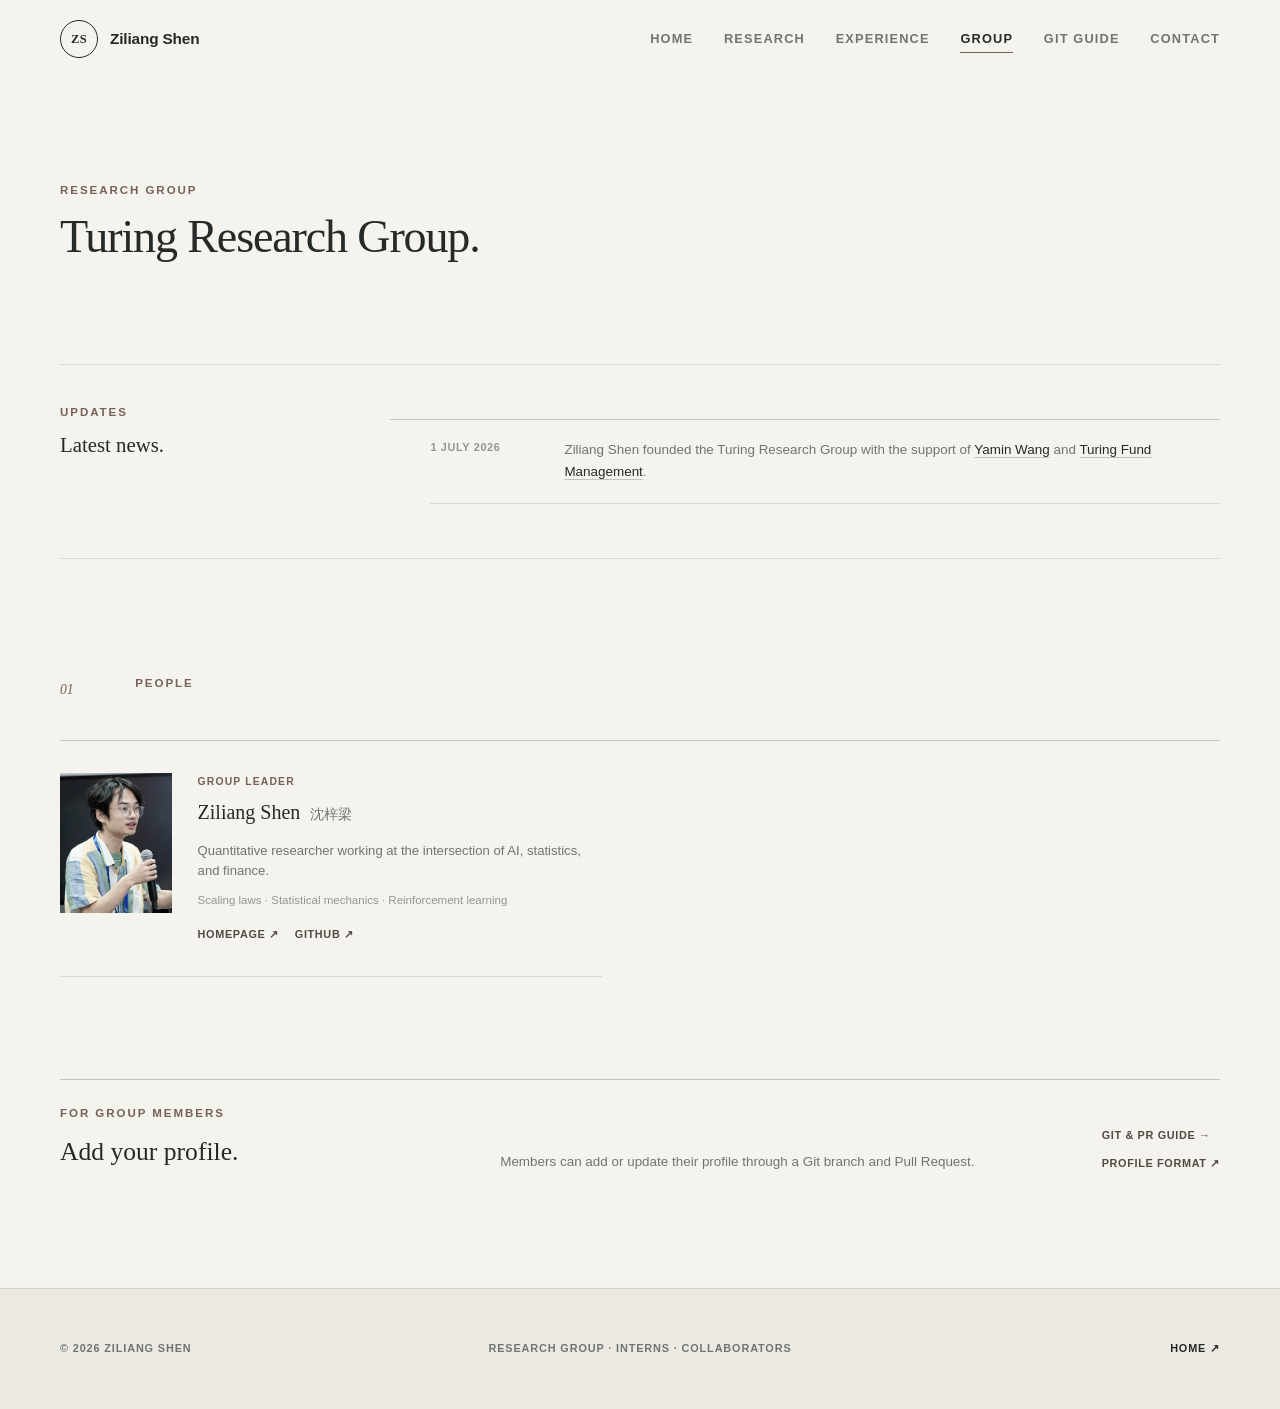
==== group.html @ 6cb69a7d "Group update" ====
<!DOCTYPE html>
<html lang="en">
  <head>
    <meta charset="UTF-8" />
    <meta name="viewport" content="width=device-width, initial-scale=1.0" />
    <meta
      name="description"
      content="Meet the interns and collaborators in Ziliang Shen's research group."
    />
    <meta name="theme-color" content="#f5f3ee" />
    <meta property="og:type" content="website" />
    <meta property="og:site_name" content="Ziliang Shen" />
    <meta property="og:title" content="Group — Ziliang Shen" />
    <meta
      property="og:description"
      content="Interns and collaborators working across AI, statistics, and quantitative research."
    />
    <meta property="og:url" content="https://pinzek.github.io/group.html" />
    <meta property="og:image" content="https://pinzek.github.io/assets/og.png" />
    <meta name="twitter:card" content="summary_large_image" />
    <link rel="canonical" href="https://pinzek.github.io/group.html" />
    <title>Group — Ziliang Shen</title>
    <link rel="stylesheet" href="style.css" />
    <link rel="stylesheet" href="mediaqueries.css" />
  </head>
  <body class="group-page">
    <a class="skip-link" href="#main-content">Skip to main content</a>

    <header class="site-header">
      <nav class="site-nav shell" aria-label="Primary navigation">
        <a class="wordmark" href="./index.html" aria-label="Ziliang Shen, home">
          <span class="wordmark-mark" aria-hidden="true">ZS</span>
          <span class="wordmark-name">Ziliang Shen</span>
        </a>

        <button
          class="menu-toggle"
          type="button"
          aria-expanded="false"
          aria-controls="primary-menu"
          aria-label="Open navigation"
        >
          <span></span>
          <span></span>
          <span></span>
        </button>

        <ul class="nav-list" id="primary-menu">
          <li><a href="./index.html">Home</a></li>
          <li><a href="./index.html#projects">Research</a></li>
          <li><a href="./index.html#experience">Experience</a></li>
          <li><a href="./group.html" aria-current="page">Group</a></li>
          <li><a href="./git-guide.html">Git guide</a></li>
          <li><a href="./index.html#contact">Contact</a></li>
        </ul>
      </nav>
    </header>

    <main id="main-content">
      <section class="group-hero shell" aria-labelledby="group-title">
        <div>
          <p class="eyebrow">Research group</p>
          <h1 id="group-title">Turing Research Group.</h1>
        </div>
      </section>

      <section class="group-news shell" aria-labelledby="latest-news-title">
        <header>
          <p class="eyebrow">Updates</p>
          <h2 id="latest-news-title">Latest news.</h2>
        </header>
        <ol class="news-list">
          <li class="news-item">
            <time datetime="2026-07-01">1 July 2026</time>
            <p>
              Ziliang Shen founded the Turing Research Group with the support of
              <a
                href="https://cn.linkedin.com/in/yamin-john-wang-51b9b6a9"
                target="_blank"
                rel="noopener noreferrer"
              >Yamin Wang</a>
              and
              <a
                href="http://turingideas.com/stationWebsite/w/h"
                target="_blank"
                rel="noopener noreferrer"
              >Turing Fund Management</a>.
            </p>
          </li>
        </ol>
      </section>

      <section class="group-members-section shell" aria-labelledby="members-title">
        <header class="group-section-heading">
          <p class="section-number" aria-hidden="true">01</p>
          <div>
            <p class="eyebrow" id="members-title">People</p>
          </div>
        </header>

        <div class="member-grid" id="group-members">
          <noscript>
            <p class="member-empty">Enable JavaScript to view the member list.</p>
          </noscript>
        </div>

        <aside class="contribution-note" aria-labelledby="contribution-title">
          <div>
            <p class="eyebrow">For group members</p>
            <h2 id="contribution-title">Add your profile.</h2>
          </div>
          <p>
            Members can add or update their profile through a Git branch and
            Pull Request.
          </p>
          <div class="contribution-links">
            <a href="./git-guide.html">
              Git &amp; PR guide <span aria-hidden="true">→</span>
            </a>
            <a
              href="https://github.com/pinzek/pinzek.github.io/blob/main/GROUP_CONTRIBUTING.md"
              target="_blank"
              rel="noopener noreferrer"
            >
              Profile format <span aria-hidden="true">↗</span>
            </a>
          </div>
        </aside>
      </section>
    </main>

    <footer class="site-footer">
      <div class="shell footer-layout">
        <p>© 2026 Ziliang Shen</p>
        <p>Research group · Interns · Collaborators</p>
        <a href="./index.html">Home <span aria-hidden="true">↗</span></a>
      </div>
    </footer>

    <script src="group-members.js"></script>
    <script src="group-page.js"></script>
    <script src="script.js"></script>
  </body>
</html>
---- style.css ----
:root {
  --paper: #f5f3ee;
  --paper-deep: #ece9e2;
  --surface: #faf9f6;
  --ink: #252a28;
  --muted: #6f7572;
  --faint: #929692;
  --accent: #756158;
  --accent-dark: #544842;
  --accent-soft: #e8e1dc;
  --green: #4f625c;
  --line: rgba(37, 42, 40, 0.13);
  --line-strong: rgba(37, 42, 40, 0.24);
  --shadow: 0 12px 32px rgba(37, 42, 40, 0.06);
  --font-serif: Georgia, "Times New Roman", Times, serif;
  --font-sans: Inter, "Helvetica Neue", Arial, "Noto Sans", sans-serif;
  --shell: min(1160px, calc(100% - 48px));
}

*,
*::before,
*::after {
  box-sizing: border-box;
}

html {
  scroll-behavior: smooth;
  scroll-padding-top: 96px;
}

body {
  margin: 0;
  background: var(--paper);
  color: var(--ink);
  font-family: var(--font-sans);
  font-size: 16px;
  line-height: 1.65;
  text-rendering: optimizeLegibility;
  -webkit-font-smoothing: antialiased;
}

img {
  display: block;
  max-width: 100%;
}

a {
  color: inherit;
  text-decoration: none;
}

button,
a {
  -webkit-tap-highlight-color: transparent;
}

button {
  color: inherit;
  font: inherit;
}

p,
h1,
h2,
h3,
h4,
blockquote,
figure {
  margin: 0;
}

ul {
  margin: 0;
  padding: 0;
  list-style: none;
}

strong {
  font-weight: 650;
}

::selection {
  background: var(--accent-soft);
  color: var(--ink);
}

:focus-visible {
  outline: 3px solid var(--accent);
  outline-offset: 4px;
}

.shell {
  width: var(--shell);
  margin-inline: auto;
}

.skip-link {
  position: fixed;
  top: 12px;
  left: 12px;
  z-index: 200;
  padding: 0.65rem 1rem;
  background: var(--ink);
  color: var(--surface);
  font-size: 0.85rem;
  font-weight: 700;
  transform: translateY(-150%);
  transition: transform 180ms ease;
}

.skip-link:focus {
  transform: translateY(0);
}

.site-header {
  position: sticky;
  top: 0;
  z-index: 100;
  border-bottom: 1px solid transparent;
  background: rgba(245, 243, 238, 0.92);
  backdrop-filter: blur(18px);
  transition: border-color 200ms ease, box-shadow 200ms ease;
}

.site-header.is-scrolled {
  border-color: var(--line);
  box-shadow: 0 6px 30px rgba(31, 41, 38, 0.06);
}

.site-nav {
  display: flex;
  min-height: 78px;
  align-items: center;
  justify-content: space-between;
  gap: 2rem;
}

.wordmark {
  display: inline-flex;
  align-items: center;
  gap: 0.75rem;
  font-weight: 650;
  letter-spacing: -0.01em;
}

.wordmark-mark {
  display: grid;
  width: 38px;
  height: 38px;
  place-items: center;
  border: 1px solid var(--ink);
  border-radius: 50%;
  font-family: var(--font-serif);
  font-size: 0.78rem;
  font-weight: 700;
  letter-spacing: 0.04em;
}

.wordmark-name {
  font-size: 0.96rem;
}

.nav-list {
  display: flex;
  align-items: center;
  gap: clamp(1.1rem, 2.4vw, 2.2rem);
}

.nav-list a {
  position: relative;
  padding-block: 0.4rem;
  color: var(--muted);
  font-size: 0.8rem;
  font-weight: 700;
  letter-spacing: 0.09em;
  text-transform: uppercase;
  transition: color 180ms ease;
}

.nav-list a::after {
  position: absolute;
  right: 0;
  bottom: 0;
  left: 0;
  height: 1px;
  background: var(--accent);
  content: "";
  transform: scaleX(0);
  transform-origin: right;
  transition: transform 180ms ease;
}

.nav-list a:hover,
.nav-list a:focus-visible {
  color: var(--ink);
}

.nav-list a[aria-current="page"] {
  color: var(--ink);
}

.nav-list a[aria-current="page"]::after {
  transform: scaleX(1);
}

.nav-list a:hover::after {
  transform: scaleX(1);
  transform-origin: left;
}

.menu-toggle {
  display: none;
  width: 46px;
  height: 46px;
  padding: 12px 9px;
  border: 1px solid var(--line-strong);
  border-radius: 50%;
  background: transparent;
  cursor: pointer;
}

.menu-toggle span {
  display: block;
  width: 22px;
  height: 1.5px;
  margin: 5px auto;
  background: var(--ink);
  transition: opacity 180ms ease, transform 180ms ease;
}

.menu-toggle.is-open span:first-child {
  transform: translateY(6.5px) rotate(45deg);
}

.menu-toggle.is-open span:nth-child(2) {
  opacity: 0;
}

.menu-toggle.is-open span:last-child {
  transform: translateY(-6.5px) rotate(-45deg);
}

.hero {
  display: grid;
  min-height: calc(100vh - 78px);
  padding-block: clamp(4rem, 9vw, 8.5rem);
  grid-template-columns: minmax(0, 1.16fr) minmax(320px, 0.84fr);
  align-items: center;
  gap: clamp(3rem, 7vw, 7.5rem);
}

.hero-copy {
  max-width: 690px;
}

.eyebrow {
  color: var(--accent);
  font-size: 0.72rem;
  font-weight: 800;
  letter-spacing: 0.17em;
  text-transform: uppercase;
}

.hero h1 {
  max-width: 620px;
  margin-top: 0;
  font-family: var(--font-serif);
  font-size: clamp(2.75rem, 4.8vw, 4.1rem);
  font-weight: 400;
  letter-spacing: -0.035em;
  line-height: 1;
}

.hero h1 span {
  display: block;
  margin-top: 1.15rem;
  color: var(--muted);
  font-family: "Songti SC", "STSong", var(--font-serif);
  font-size: 0.25em;
  font-weight: 400;
  letter-spacing: 0.18em;
  line-height: 1;
}

.hero-lede {
  max-width: 650px;
  margin-top: 1.75rem;
  font-family: var(--font-serif);
  font-size: clamp(1.2rem, 1.8vw, 1.65rem);
  line-height: 1.45;
}

.current-role {
  display: flex;
  margin-top: 1.15rem;
  align-items: center;
  gap: 0.55rem;
  color: var(--muted);
  font-size: 0.88rem;
  font-weight: 650;
}

.hero-actions {
  display: flex;
  margin-top: 2.3rem;
  align-items: center;
  flex-wrap: wrap;
  gap: 0.8rem;
}

.button {
  display: inline-flex;
  min-height: 48px;
  padding: 0.78rem 1.2rem;
  align-items: center;
  justify-content: center;
  border: 1px solid var(--ink);
  border-radius: 6px;
  font-size: 0.8rem;
  font-weight: 750;
  letter-spacing: 0.045em;
  transition: background 180ms ease, color 180ms ease;
}

.button-primary {
  background: var(--ink);
  color: var(--surface);
}

.button-primary:hover {
  background: #3c4240;
  border-color: #3c4240;
}

.button-secondary:hover {
  background: var(--surface);
}

.text-link {
  padding: 0.75rem 0.45rem;
  color: var(--accent-dark);
  font-family: var(--font-serif);
  font-size: 0.96rem;
  font-style: italic;
}

.text-link:hover {
  text-decoration: underline;
  text-underline-offset: 0.25rem;
}

.social-list {
  display: flex;
  margin-top: 1.4rem;
  flex-wrap: wrap;
  gap: 1.1rem;
}

.social-list a {
  color: var(--muted);
  font-size: 0.77rem;
  font-weight: 700;
  letter-spacing: 0.07em;
  text-transform: uppercase;
}

.social-list a:hover {
  color: var(--accent);
}

.hero-quote {
  margin-top: 3rem;
  padding-left: 1.3rem;
  border-left: 1px solid var(--accent);
}

.hero-quote p {
  color: var(--muted);
  font-family: var(--font-serif);
  font-size: 1rem;
  font-style: italic;
}

.hero-quote cite {
  display: block;
  margin-top: 0.25rem;
  color: var(--faint);
  font-size: 0.67rem;
  font-style: normal;
  font-weight: 700;
  letter-spacing: 0.12em;
  text-transform: uppercase;
}

.hero-portrait {
  position: relative;
}

.portrait-frame {
  position: relative;
  overflow: hidden;
  aspect-ratio: 0.77;
  background: var(--paper-deep);
  box-shadow: var(--shadow);
}

.portrait-frame img {
  width: 100%;
  height: 100%;
  object-fit: cover;
  object-position: center 46%;
  filter: saturate(0.74) contrast(1.02);
}

.hero-portrait figcaption {
  display: flex;
  margin-top: 0.9rem;
  justify-content: space-between;
  gap: 1rem;
  color: var(--muted);
  font-size: 0.67rem;
  font-weight: 700;
  letter-spacing: 0.09em;
  text-transform: uppercase;
}

.section {
  padding-block: clamp(5.5rem, 10vw, 10rem);
}

.section-tinted {
  border-block: 1px solid var(--line);
  background: #f8f6f1;
}

.section-heading {
  display: grid;
  margin-bottom: clamp(3.4rem, 7vw, 6.5rem);
  grid-template-columns: 56px minmax(300px, 1fr) minmax(280px, 0.75fr);
  align-items: start;
  gap: clamp(1.2rem, 4vw, 4rem);
}

.section-number {
  padding-top: 0.3rem;
  color: var(--accent);
  font-family: var(--font-serif);
  font-size: 0.85rem;
  font-style: italic;
}

.section-heading h2,
.reading-layout h2 {
  margin-top: 0.65rem;
  font-family: var(--font-serif);
  font-size: clamp(1.65rem, 2.25vw, 2.25rem);
  font-weight: 400;
  letter-spacing: -0.015em;
  line-height: 1.16;
}

.section-intro {
  padding-top: 1.75rem;
  color: var(--muted);
  font-family: var(--font-serif);
  font-size: 1rem;
  line-height: 1.55;
}

.about-grid {
  display: grid;
  grid-template-columns: minmax(260px, 0.58fr) minmax(0, 1.42fr);
  align-items: center;
  gap: clamp(3rem, 8vw, 7.5rem);
}

.about-portrait {
  position: relative;
  width: 100%;
  max-width: 340px;
  padding: 0 0 1.2rem 1.2rem;
  justify-self: start;
}

.about-portrait::before {
  position: absolute;
  bottom: 0;
  left: 0;
  width: 62%;
  height: 58%;
  background: var(--accent-soft);
  content: "";
}

.about-portrait picture {
  position: relative;
  display: block;
  width: 100%;
  overflow: hidden;
  aspect-ratio: 4 / 5;
}

.about-portrait img {
  width: 100%;
  height: 100%;
  object-fit: cover;
  object-position: center;
  filter: saturate(0.72);
}

.about-copy {
  display: grid;
  gap: 1.3rem;
  color: var(--muted);
}

.lead-copy {
  color: var(--ink);
  font-family: var(--font-serif);
  font-size: clamp(1.2rem, 1.8vw, 1.65rem);
  line-height: 1.5;
}

.publication-group + .publication-group {
  margin-top: clamp(5rem, 9vw, 8rem);
}

.group-heading {
  display: flex;
  margin-bottom: 1.1rem;
  align-items: baseline;
  justify-content: space-between;
  gap: 1rem;
}

.group-heading h3 {
  font-family: var(--font-serif);
  font-size: clamp(1.4rem, 2.2vw, 1.9rem);
  font-weight: 400;
}

.group-heading p {
  color: var(--faint);
  font-size: 0.7rem;
  font-weight: 750;
  letter-spacing: 0.12em;
  text-transform: uppercase;
}

.publication-list {
  border-top: 1px solid var(--line-strong);
}

.publication {
  display: grid;
  padding-block: 2rem;
  border-bottom: 1px solid var(--line);
  grid-template-columns: minmax(150px, 0.32fr) minmax(0, 1fr);
  gap: clamp(1.8rem, 5vw, 5rem);
  transition: background 180ms ease;
}

.publication:hover {
  background: rgba(236, 233, 226, 0.42);
}

.publication-meta {
  display: flex;
  flex-direction: column;
  align-items: flex-start;
  gap: 0.7rem;
  color: var(--muted);
  font-size: 0.72rem;
  font-weight: 750;
  letter-spacing: 0.08em;
  text-transform: uppercase;
}

.status {
  display: inline-flex;
  padding: 0.24rem 0.6rem;
  border: 1px solid var(--line-strong);
  border-radius: 999px;
  color: var(--green);
  font-size: 0.6rem;
  letter-spacing: 0.08em;
}

.status-accent {
  border-color: rgba(138, 79, 61, 0.38);
  background: var(--accent-soft);
  color: var(--accent-dark);
}

.authors {
  color: var(--muted);
  font-size: 0.8rem;
}

.publication h4 {
  max-width: 890px;
  margin-top: 0.55rem;
  font-family: var(--font-serif);
  font-size: clamp(1.15rem, 1.9vw, 1.6rem);
  font-weight: 400;
  line-height: 1.32;
}

.publication-links {
  display: flex;
  margin-top: 1.1rem;
  gap: 1rem;
}

.publication-links a {
  color: var(--accent-dark);
  font-size: 0.73rem;
  font-weight: 800;
  letter-spacing: 0.08em;
  text-transform: uppercase;
}

.publication-links a:hover {
  text-decoration: underline;
  text-underline-offset: 0.25rem;
}

.experience-layout {
  display: grid;
  grid-template-columns: minmax(0, 1.35fr) minmax(280px, 0.65fr);
  gap: clamp(3rem, 8vw, 8rem);
}

.timeline {
  border-top: 1px solid var(--line-strong);
}

.timeline-item {
  display: grid;
  padding-block: 1.75rem;
  border-bottom: 1px solid var(--line);
  grid-template-columns: 118px 1fr;
  gap: 1.8rem;
}

.timeline-date {
  display: flex;
  flex-direction: column;
  color: var(--faint);
  font-size: 0.7rem;
  font-weight: 700;
  letter-spacing: 0.08em;
  text-transform: uppercase;
}

.timeline-label {
  color: var(--accent);
  font-size: 0.7rem;
  font-weight: 800;
  letter-spacing: 0.1em;
  text-transform: uppercase;
}

.timeline-item h3 {
  margin-top: 0.35rem;
  font-family: var(--font-serif);
  font-size: clamp(1.12rem, 1.6vw, 1.45rem);
  font-weight: 400;
  line-height: 1.3;
}

.credentials {
  align-self: start;
  padding: clamp(1.8rem, 4vw, 2.8rem);
  border: 1px solid var(--line);
  background: var(--surface);
}

.credential-block + .credential-block {
  margin-top: 3rem;
  padding-top: 2.2rem;
  border-top: 1px solid var(--line);
}

.credential {
  margin-top: 1.5rem;
}

.credential h3 {
  font-family: var(--font-serif);
  font-size: 1.2rem;
  font-weight: 400;
}

.credential p {
  margin-top: 0.25rem;
  color: var(--muted);
  font-size: 0.82rem;
}

.tag-list {
  display: flex;
  margin-top: 1.4rem;
  flex-wrap: wrap;
  gap: 0.55rem;
}

.tag-list li {
  padding: 0.42rem 0.7rem;
  border: 1px solid var(--line);
  border-radius: 999px;
  color: var(--muted);
  font-size: 0.7rem;
  font-weight: 650;
}

.notes-grid {
  display: grid;
  grid-template-columns: 1.18fr 0.82fr;
  gap: 1.2rem;
}

.note-card {
  min-height: 430px;
  padding: clamp(1.6rem, 4vw, 3rem);
  border: 1px solid var(--line);
  background: var(--surface);
}

.note-card-featured {
  border-color: var(--line-strong);
  border-left: 3px solid var(--green);
  background: var(--surface);
  color: var(--ink);
}

.note-meta {
  display: flex;
  align-items: center;
  justify-content: space-between;
  color: var(--faint);
  font-size: 0.68rem;
  font-weight: 800;
  letter-spacing: 0.11em;
  text-transform: uppercase;
}

.note-card-featured .note-meta,
.note-card-featured > p {
  color: var(--muted);
}

.note-card h3 {
  max-width: 620px;
  margin-top: 3.5rem;
  font-family: var(--font-serif);
  font-size: clamp(1.6rem, 3vw, 2.4rem);
  font-weight: 400;
  letter-spacing: -0.025em;
  line-height: 1.12;
}

.note-card > p {
  margin-top: 1rem;
  color: var(--muted);
  font-size: 0.8rem;
}

.note-links {
  display: flex;
  margin-top: 3rem;
  flex-wrap: wrap;
  gap: 0.55rem;
}

.note-links a {
  padding: 0.48rem 0.72rem;
  border: 1px solid var(--line);
  border-radius: 999px;
  color: var(--accent-dark);
  font-size: 0.68rem;
  font-weight: 750;
  transition: background 180ms ease, color 180ms ease;
}

.note-links a:hover {
  background: var(--accent-soft);
}

.note-card-featured .note-links a {
  border-color: var(--line);
  color: var(--accent-dark);
}

.note-card-featured .note-links a:hover {
  background: var(--paper-deep);
  color: var(--accent-dark);
}

.contact-grid {
  display: grid;
  grid-template-columns: 0.95fr 1.05fr;
  align-items: center;
  gap: clamp(3rem, 8vw, 8rem);
}

.contact-copy {
  display: grid;
  gap: 2.6rem;
}

.contact-note {
  max-width: 34rem;
  color: var(--muted);
  font-family: var(--font-serif);
  font-size: 1.08rem;
}

.contact-email {
  display: grid;
  padding-block: 1.2rem;
  border-block: 1px solid var(--line-strong);
  grid-template-columns: 1fr auto;
  align-items: center;
  gap: 0.3rem 1rem;
  transition: color 180ms ease;
}

.contact-email:hover {
  color: var(--accent-dark);
}

.contact-email > span:first-child {
  color: var(--muted);
  font-size: 0.7rem;
  font-weight: 750;
  letter-spacing: 0.1em;
  text-transform: uppercase;
}

.contact-email strong {
  grid-column: 1;
  font-family: var(--font-serif);
  font-size: clamp(1rem, 2.2vw, 1.35rem);
  font-weight: 400;
  overflow-wrap: anywhere;
}

.contact-email > span:last-child {
  grid-row: 1 / 3;
  grid-column: 2;
  font-size: 1.25rem;
}

.photo-card {
  width: 100%;
  max-width: 520px;
  overflow: hidden;
  background: var(--surface);
  box-shadow: var(--shadow);
  justify-self: end;
}

.photo-card a {
  display: block;
  overflow: hidden;
}

.photo-card picture {
  display: block;
  width: 100%;
  overflow: hidden;
  aspect-ratio: 4 / 3;
}

.photo-card img {
  width: 100%;
  height: 100%;
  object-fit: cover;
  object-position: center;
  filter: saturate(0.76) contrast(1.04);
  transition: filter 200ms ease;
}

.photo-card a:hover img {
  filter: saturate(0.85) contrast(1.02);
}

.photo-card figcaption {
  display: flex;
  padding: 1rem 1.2rem;
  justify-content: space-between;
  gap: 1rem;
  color: var(--muted);
  font-size: 0.68rem;
  font-weight: 700;
  letter-spacing: 0.06em;
  text-transform: uppercase;
}

.reading-strip {
  padding-block: clamp(4.5rem, 8vw, 7rem);
  border-block: 1px solid var(--line);
  background: var(--paper-deep);
  color: var(--ink);
}

.reading-layout {
  display: grid;
  grid-template-columns: 0.65fr 1.35fr;
  gap: clamp(3rem, 8vw, 8rem);
}

.reading-layout h2 {
  margin-top: 0.55rem;
  font-size: clamp(1.65rem, 2.25vw, 2.25rem);
}

.reading-strip .eyebrow {
  color: var(--accent);
}

.reading-links {
  border-top: 1px solid var(--line-strong);
}

.reading-links a {
  display: grid;
  padding-block: 1.3rem;
  border-bottom: 1px solid var(--line);
  grid-template-columns: 1fr auto 24px;
  align-items: center;
  gap: 1rem;
  transition: color 180ms ease;
}

.reading-links a:hover {
  color: var(--accent-dark);
}

.reading-links span {
  font-family: var(--font-serif);
  font-size: 1.22rem;
}

.reading-links small {
  color: var(--muted);
  font-size: 0.66rem;
  font-weight: 700;
  letter-spacing: 0.08em;
  text-transform: uppercase;
}

.reading-links b {
  font-weight: 400;
}

.site-footer {
  border-top: 1px solid var(--line);
  background: var(--paper-deep);
  color: var(--muted);
}

.footer-layout {
  display: grid;
  min-height: 120px;
  grid-template-columns: 1fr auto 1fr;
  align-items: center;
  gap: 2rem;
  font-size: 0.68rem;
  font-weight: 700;
  letter-spacing: 0.08em;
  text-transform: uppercase;
}

.footer-layout p:nth-child(2) {
  text-align: center;
}

.footer-layout a {
  justify-self: end;
  color: var(--ink);
}

.footer-layout a:hover {
  color: var(--accent-dark);
}

/* GROUP PAGE */

.group-hero {
  min-height: auto;
  padding-block: clamp(4.5rem, 8vw, 6.5rem);
  border-bottom: 1px solid var(--line);
}

.group-hero h1 {
  margin-top: 0.7rem;
  font-family: var(--font-serif);
  font-size: clamp(2.2rem, 3.6vw, 3.2rem);
  font-weight: 400;
  letter-spacing: -0.025em;
  line-height: 1.08;
}

.group-news {
  display: grid;
  padding-block: 2.4rem;
  border-bottom: 1px solid var(--line);
  grid-template-columns: minmax(180px, 0.45fr) minmax(0, 1.55fr);
  align-items: start;
  gap: clamp(2rem, 7vw, 7rem);
}

.group-news h2 {
  margin-top: 0.35rem;
  font-family: var(--font-serif);
  font-size: 1.3rem;
  font-weight: 400;
}

.news-list {
  border-top: 1px solid var(--line-strong);
}

.news-item {
  display: grid;
  padding-block: 1.2rem;
  border-bottom: 1px solid var(--line);
  grid-template-columns: 110px minmax(0, 1fr);
  gap: 1.5rem;
}

.news-item time {
  color: var(--faint);
  font-size: 0.68rem;
  font-weight: 700;
  letter-spacing: 0.06em;
  text-transform: uppercase;
}

.news-item p {
  color: var(--muted);
  font-size: 0.84rem;
}

.news-item a {
  color: var(--ink);
  text-decoration: underline;
  text-decoration-color: var(--line-strong);
  text-underline-offset: 0.2rem;
}

.news-item a:hover {
  color: var(--accent-dark);
  text-decoration-color: currentColor;
}

.group-members-section {
  padding-block: clamp(4.5rem, 9vw, 8rem);
}

.group-section-heading {
  display: grid;
  margin-bottom: 2.4rem;
  grid-template-columns: 56px 1fr;
  gap: 1.2rem;
}

.group-section-heading h2,
.contribution-note h2 {
  margin-top: 0.45rem;
  font-family: var(--font-serif);
  font-size: clamp(1.55rem, 2vw, 1.95rem);
  font-weight: 400;
}

.member-grid {
  display: grid;
  border-top: 1px solid var(--line-strong);
  grid-template-columns: repeat(2, minmax(0, 1fr));
  column-gap: clamp(2rem, 6vw, 5rem);
}

.member-card {
  display: grid;
  min-height: 210px;
  padding-block: 2rem;
  border-bottom: 1px solid var(--line);
  grid-template-columns: 112px minmax(0, 1fr);
  align-items: start;
  gap: 1.6rem;
}

.member-media {
  display: grid;
  width: 112px;
  overflow: hidden;
  aspect-ratio: 4 / 5;
  background: var(--paper-deep);
  place-items: center;
}

.member-media img {
  width: 100%;
  height: 100%;
  object-fit: cover;
  filter: saturate(0.72);
}

.member-initials {
  color: var(--muted);
  font-family: var(--font-serif);
  font-size: 1.5rem;
}

.member-role {
  color: var(--accent);
  font-size: 0.65rem;
  font-weight: 750;
  letter-spacing: 0.11em;
  text-transform: uppercase;
}

.member-name {
  display: flex;
  margin-top: 0.35rem;
  align-items: baseline;
  flex-wrap: wrap;
  gap: 0.6rem;
  font-family: var(--font-serif);
  font-size: 1.25rem;
  font-weight: 400;
}

.member-name span {
  color: var(--muted);
  font-family: "Songti SC", "STSong", var(--font-serif);
  font-size: 0.72em;
  font-weight: 400;
}

.member-bio {
  margin-top: 0.75rem;
  color: var(--muted);
  font-size: 0.82rem;
  line-height: 1.55;
}

.member-interests {
  margin-top: 0.6rem;
  color: var(--faint);
  font-size: 0.72rem;
}

.member-links {
  display: flex;
  margin-top: 1rem;
  flex-wrap: wrap;
  gap: 1rem;
}

.member-links a,
.contribution-note a {
  color: var(--accent-dark);
  font-size: 0.68rem;
  font-weight: 750;
  letter-spacing: 0.06em;
  text-transform: uppercase;
}

.member-links a:hover,
.contribution-note a:hover {
  text-decoration: underline;
  text-underline-offset: 0.25rem;
}

.member-empty {
  padding-block: 2rem;
  color: var(--muted);
  font-family: var(--font-serif);
}

.contribution-note {
  display: grid;
  margin-top: clamp(4rem, 8vw, 7rem);
  padding-top: 1.5rem;
  border-top: 1px solid var(--line-strong);
  grid-template-columns: minmax(220px, 0.7fr) minmax(280px, 1fr) auto;
  align-items: end;
  gap: clamp(1.5rem, 5vw, 4rem);
}

.contribution-note > p {
  color: var(--muted);
  font-size: 0.84rem;
}

.contribution-links {
  display: grid;
  justify-items: start;
  gap: 0.65rem;
}

/* GIT GUIDE */

.guide-hero {
  display: grid;
  padding-block: clamp(4.5rem, 8vw, 6.5rem);
  border-bottom: 1px solid var(--line);
  grid-template-columns: minmax(260px, 0.85fr) minmax(320px, 1fr);
  align-items: end;
  gap: clamp(2rem, 7vw, 7rem);
}

.guide-hero h1 {
  margin-top: 0.7rem;
  font-family: var(--font-serif);
  font-size: clamp(2.2rem, 3.6vw, 3.2rem);
  font-weight: 400;
  letter-spacing: -0.025em;
  line-height: 1.08;
}

.guide-hero > p {
  max-width: 38rem;
  color: var(--muted);
  font-size: 0.9rem;
}

.guide-layout {
  display: grid;
  padding-block: clamp(4rem, 8vw, 7rem);
  grid-template-columns: 190px minmax(0, 760px);
  justify-content: space-between;
  gap: clamp(3rem, 9vw, 9rem);
}

.guide-toc {
  position: sticky;
  top: 110px;
  align-self: start;
}

.guide-toc > p {
  margin-bottom: 1rem;
}

.guide-toc ol {
  margin: 0;
  padding: 0;
  border-top: 1px solid var(--line-strong);
  list-style: none;
}

.guide-toc a {
  display: grid;
  padding-block: 0.75rem;
  border-bottom: 1px solid var(--line);
  grid-template-columns: 28px 1fr;
  color: var(--muted);
  font-size: 0.72rem;
  gap: 0.45rem;
}

.guide-toc a:hover {
  color: var(--accent-dark);
}

.guide-toc span {
  color: var(--faint);
  font-family: var(--font-serif);
}

.guide-content {
  min-width: 0;
}

.guide-section {
  padding-bottom: clamp(3.5rem, 7vw, 5.5rem);
}

.guide-section + .guide-section {
  padding-top: clamp(3.5rem, 7vw, 5.5rem);
  border-top: 1px solid var(--line-strong);
}

.guide-heading {
  display: grid;
  margin-bottom: 1.6rem;
  grid-template-columns: 44px minmax(0, 1fr);
  align-items: baseline;
  gap: 1rem;
}

.guide-heading span {
  color: var(--faint);
  font-family: var(--font-serif);
  font-size: 0.78rem;
}

.guide-heading h2 {
  font-family: var(--font-serif);
  font-size: clamp(1.5rem, 2.2vw, 1.9rem);
  font-weight: 400;
  line-height: 1.2;
}

.guide-section > p,
.guide-step p,
.guide-note p {
  color: var(--muted);
  font-size: 0.88rem;
}

.guide-section > p + p {
  margin-top: 0.9rem;
}

.guide-definitions {
  margin-top: 1.8rem;
  border-top: 1px solid var(--line-strong);
}

.guide-definitions > div {
  display: grid;
  padding-block: 1rem;
  border-bottom: 1px solid var(--line);
  grid-template-columns: 100px minmax(0, 1fr);
  gap: 1.5rem;
}

.guide-definitions dt {
  font-family: var(--font-serif);
}

.guide-definitions dd {
  margin: 0;
  color: var(--muted);
  font-size: 0.84rem;
}

.guide-action {
  display: inline-flex;
  margin-top: 1.4rem;
  align-items: center;
  color: var(--accent-dark);
  font-size: 0.72rem;
  font-weight: 750;
  letter-spacing: 0.06em;
  text-transform: uppercase;
}

.guide-action:hover {
  text-decoration: underline;
  text-underline-offset: 0.25rem;
}

.code-block {
  margin-top: 1.25rem;
  padding: 1rem 1.1rem;
  overflow-x: auto;
  border: 1px solid var(--line);
  background: var(--paper-deep);
  color: var(--ink);
  font: 0.78rem/1.8 Consolas, "SFMono-Regular", "Liberation Mono", monospace;
}

.code-block code {
  font: inherit;
  white-space: pre;
}

.guide-note {
  margin-top: 1.4rem;
  padding-left: 1rem;
  border-left: 2px solid var(--accent);
}

.guide-note strong {
  display: block;
  margin-bottom: 0.2rem;
  font-family: var(--font-serif);
  font-size: 0.95rem;
  font-weight: 400;
}

.guide-steps {
  margin: 0;
  padding: 0;
  border-top: 1px solid var(--line-strong);
  list-style: none;
}

.guide-step {
  display: grid;
  padding-block: 1.6rem;
  border-bottom: 1px solid var(--line);
  grid-template-columns: 44px minmax(0, 1fr);
  gap: 1rem;
}

.guide-step > span {
  color: var(--faint);
  font-family: var(--font-serif);
  font-size: 0.78rem;
}

.guide-step h3 {
  margin: 0 0 0.35rem;
  font-family: var(--font-serif);
  font-size: 1.05rem;
  font-weight: 400;
}

.guide-step .code-block {
  margin-top: 0.85rem;
}

.pr-template {
  margin-top: 1.4rem;
}

.pr-template > p {
  color: var(--faint);
  font-size: 0.68rem;
  font-weight: 700;
  letter-spacing: 0.08em;
  text-transform: uppercase;
}

.guide-table-wrap {
  margin-top: 1.6rem;
  overflow-x: auto;
  border-top: 1px solid var(--line-strong);
}

.guide-table {
  width: 100%;
  border-collapse: collapse;
  font-size: 0.8rem;
  text-align: left;
}

.guide-table caption {
  position: absolute;
  width: 1px;
  height: 1px;
  overflow: hidden;
  clip: rect(0 0 0 0);
}

.guide-table th,
.guide-table td {
  padding: 0.9rem 0.8rem;
  border-bottom: 1px solid var(--line);
  vertical-align: top;
}

.guide-table th {
  color: var(--faint);
  font-size: 0.64rem;
  letter-spacing: 0.07em;
  text-transform: uppercase;
}

.guide-table td:first-child {
  width: 44%;
  font: 0.74rem/1.6 Consolas, "SFMono-Regular", "Liberation Mono", monospace;
}

.guide-table td:last-child {
  color: var(--muted);
}

.teaching-plan {
  margin-top: 1.6rem;
  border-top: 1px solid var(--line-strong);
}

.teaching-plan li {
  display: grid;
  padding-block: 1rem;
  border-bottom: 1px solid var(--line);
  grid-template-columns: 90px minmax(0, 1fr);
  gap: 1.5rem;
}

.teaching-plan time {
  color: var(--faint);
  font-size: 0.68rem;
  font-weight: 700;
  letter-spacing: 0.05em;
  text-transform: uppercase;
}

.teaching-plan p {
  color: var(--muted);
  font-size: 0.84rem;
}

.guide-rules {
  margin-top: 1.5rem;
  border-top: 1px solid var(--line-strong);
}

.guide-rules li {
  padding-block: 0.85rem;
  border-bottom: 1px solid var(--line);
  color: var(--muted);
  font-size: 0.84rem;
}

.guide-rules code,
.guide-section p code {
  color: var(--ink);
  font-family: Consolas, "SFMono-Regular", "Liberation Mono", monospace;
  font-size: 0.9em;
}

.guide-resources {
  display: flex;
  margin-top: 1.5rem;
  flex-wrap: wrap;
  gap: 0.7rem 1.4rem;
}

.guide-resources a {
  color: var(--accent-dark);
  font-size: 0.74rem;
  text-decoration: underline;
  text-decoration-color: var(--line-strong);
  text-underline-offset: 0.2rem;
}
---- mediaqueries.css ----
@media (max-width: 980px) {
  .hero {
    min-height: auto;
    padding-block: 5.5rem 7rem;
    grid-template-columns: minmax(0, 1.05fr) minmax(270px, 0.7fr);
    gap: 3.5rem;
  }

  .hero h1 {
    font-size: clamp(2.7rem, 5.5vw, 3.8rem);
  }

  .section-heading {
    grid-template-columns: 40px 1fr;
  }

  .section-intro {
    max-width: 660px;
    padding-top: 0;
    grid-column: 2;
  }

  .experience-layout,
  .contact-grid,
  .reading-layout {
    grid-template-columns: 1fr;
  }

  .photo-card {
    width: min(100%, 520px);
    justify-self: center;
  }

  .credentials {
    display: grid;
    grid-template-columns: 1fr 1fr;
    gap: 2.5rem;
  }

  .credential-block + .credential-block {
    margin-top: 0;
    padding-top: 0;
    padding-left: 2.5rem;
    border-top: 0;
    border-left: 1px solid var(--line);
  }

  .notes-grid {
    grid-template-columns: 1fr;
  }

  .note-card {
    min-height: 360px;
  }

  .contact-copy {
    max-width: 760px;
  }

  .group-news {
    grid-template-columns: 1fr;
    gap: 1.3rem;
  }

  .member-grid {
    grid-template-columns: 1fr;
  }

  .contribution-note {
    grid-template-columns: 1fr 1fr;
  }

  .contribution-links {
    grid-column: 2;
  }

  .guide-hero,
  .guide-layout {
    grid-template-columns: 1fr;
  }

  .guide-hero {
    gap: 1.3rem;
  }

  .guide-layout {
    gap: 3.5rem;
  }

  .guide-toc {
    position: static;
  }

  .guide-toc ol {
    display: grid;
    grid-template-columns: repeat(2, minmax(0, 1fr));
    column-gap: 1.5rem;
  }
}

@media (max-width: 760px) {
  :root {
    --shell: min(100% - 32px, 680px);
  }

  html {
    scroll-padding-top: 78px;
  }

  .site-nav {
    min-height: 70px;
  }

  .js .menu-toggle {
    display: block;
  }

  .nav-list {
    display: flex;
    padding-block: 0.8rem 1.2rem;
    flex-wrap: wrap;
    justify-content: flex-end;
    gap: 0.5rem 1rem;
  }

  .nav-list a {
    font-size: 0.7rem;
  }

  .js .nav-list {
    position: absolute;
    top: calc(100% + 1px);
    right: 0;
    left: 0;
    display: grid;
    padding: 1rem 16px 1.4rem;
    border-bottom: 1px solid var(--line);
    background: rgba(245, 243, 238, 0.98);
    box-shadow: 0 18px 36px rgba(31, 41, 38, 0.08);
    gap: 0;
    opacity: 0;
    pointer-events: none;
    transform: translateY(-8px);
    transition: opacity 180ms ease, transform 180ms ease;
  }

  .js .nav-list.is-open {
    opacity: 1;
    pointer-events: auto;
    transform: translateY(0);
  }

  .js .nav-list a {
    display: block;
    padding: 0.8rem 0.3rem;
    border-bottom: 1px solid var(--line);
    font-size: 0.78rem;
  }

  .js .nav-list li:last-child a {
    border-bottom: 0;
  }

  .hero {
    padding-block: 4.5rem 6.5rem;
    grid-template-columns: 1fr;
    gap: 4.5rem;
  }

  .hero-copy {
    max-width: 620px;
  }

  .hero h1 {
    font-size: clamp(2.7rem, 9vw, 3.5rem);
  }

  .hero-lede {
    font-size: clamp(1.15rem, 4.8vw, 1.5rem);
  }

  .hero-portrait {
    width: min(84%, 450px);
    margin-inline: auto;
  }

  .about-grid {
    grid-template-columns: 1fr;
  }

  .about-portrait {
    width: min(72%, 340px);
    margin-inline: auto;
    justify-self: center;
  }

  .publication {
    grid-template-columns: 1fr;
    gap: 1.2rem;
  }

  .publication-meta {
    flex-direction: row;
    align-items: center;
    justify-content: space-between;
  }

  .publication:hover {
    padding-inline: 0.5rem;
  }

  .group-heading {
    align-items: flex-start;
    flex-direction: column;
    gap: 0.3rem;
  }

  .photo-card figcaption {
    flex-direction: column;
    gap: 0.25rem;
  }

  .footer-layout {
    min-height: 160px;
    padding-block: 2rem;
    grid-template-columns: 1fr;
    text-align: center;
    gap: 0.7rem;
  }

  .footer-layout a {
    justify-self: center;
  }
}

@media (max-width: 520px) {
  .wordmark-name {
    display: none;
  }

  .hero h1 {
    font-size: clamp(2.55rem, 13vw, 3.1rem);
  }

  .current-role {
    align-items: flex-start;
    flex-direction: column;
    gap: 0.05rem;
  }

  .current-role span {
    display: none;
  }

  .hero-actions {
    align-items: stretch;
  }

  .button {
    flex: 1 1 calc(50% - 0.5rem);
  }

  .text-link {
    flex-basis: 100%;
  }

  .section-heading {
    grid-template-columns: 1fr;
    gap: 0.8rem;
  }

  .section-number {
    padding-top: 0;
  }

  .section-intro {
    grid-column: 1;
  }

  .section-heading h2,
  .reading-layout h2 {
    font-size: clamp(1.55rem, 6.5vw, 1.95rem);
  }

  .about-portrait {
    width: min(82%, 320px);
  }

  .timeline-item {
    grid-template-columns: 1fr;
    gap: 0.7rem;
  }

  .timeline-date {
    flex-direction: row;
    gap: 0.5rem;
  }

  .timeline-date > * + *::before {
    margin-right: 0.5rem;
    content: "—";
  }

  .credentials {
    grid-template-columns: 1fr;
  }

  .credential-block + .credential-block {
    margin-top: 0;
    padding-top: 2rem;
    padding-left: 0;
    border-top: 1px solid var(--line);
    border-left: 0;
  }

  .note-card {
    min-height: 380px;
  }

  .note-card h3 {
    font-size: clamp(1.5rem, 7.5vw, 2.1rem);
  }

  .reading-links a {
    grid-template-columns: 1fr 24px;
  }

  .reading-links small {
    display: none;
  }

  .group-hero {
    min-height: auto;
    padding-block: 4.5rem;
  }

  .group-hero h1 {
    font-size: 2.2rem;
  }

  .group-section-heading {
    grid-template-columns: 1fr;
    gap: 0.65rem;
  }

  .news-item {
    grid-template-columns: 1fr;
    gap: 0.45rem;
  }

  .member-card {
    min-height: 0;
    grid-template-columns: 88px minmax(0, 1fr);
    gap: 1.1rem;
  }

  .member-media {
    width: 88px;
  }

  .contribution-note {
    grid-template-columns: 1fr;
    align-items: start;
    gap: 1rem;
  }

  .contribution-links {
    grid-column: 1;
  }

  .guide-hero {
    padding-block: 4.5rem;
  }

  .guide-hero h1 {
    font-size: 2.2rem;
  }

  .guide-heading,
  .guide-step {
    grid-template-columns: 32px minmax(0, 1fr);
    gap: 0.65rem;
  }

  .guide-definitions > div,
  .teaching-plan li {
    grid-template-columns: 1fr;
    gap: 0.3rem;
  }

  .guide-toc ol {
    grid-template-columns: 1fr;
  }
}

@media (prefers-reduced-motion: reduce) {
  html {
    scroll-behavior: auto;
  }

  *,
  *::before,
  *::after {
    scroll-behavior: auto !important;
    transition-duration: 0.01ms !important;
    animation-duration: 0.01ms !important;
    animation-iteration-count: 1 !important;
  }
}

@media (prefers-contrast: more) {
  :root {
    --muted: #3e4744;
    --faint: #4f5955;
    --line: rgba(31, 41, 38, 0.4);
    --line-strong: rgba(31, 41, 38, 0.65);
  }
}
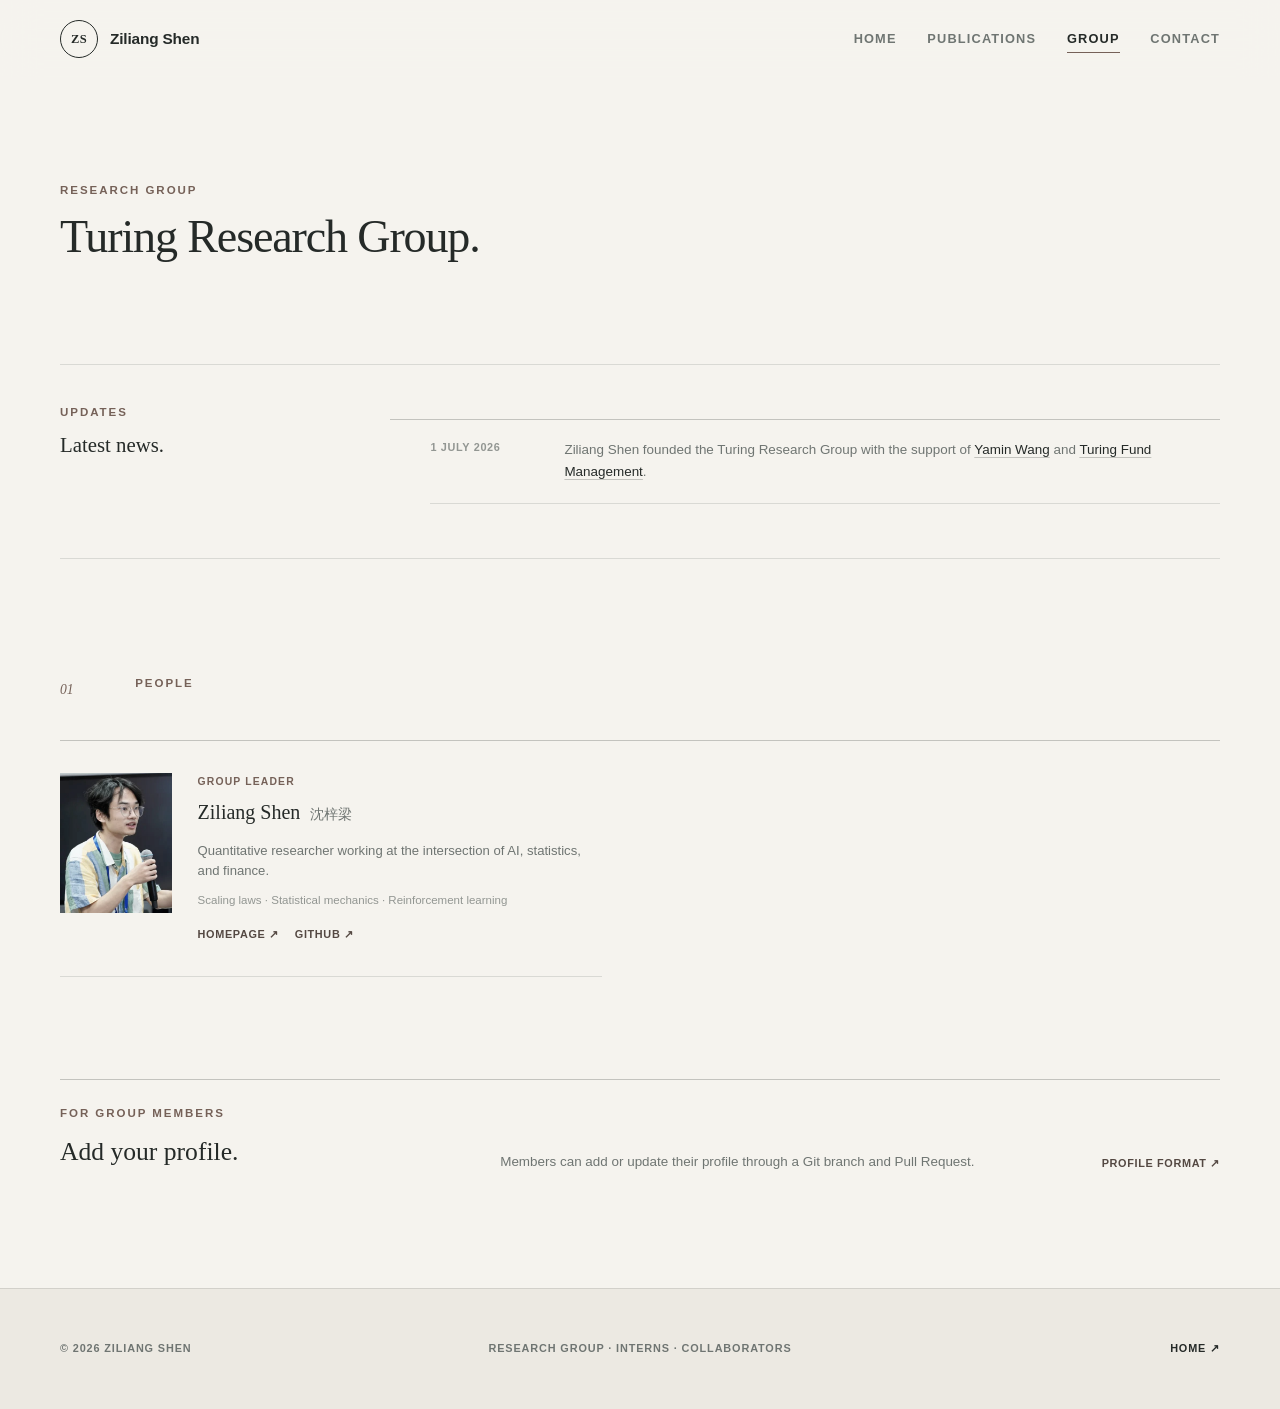
==== commit 56d78c37: "publication" ====
--- a/group.html
+++ b/group.html
@@ -47,10 +47,8 @@
 
         <ul class="nav-list" id="primary-menu">
           <li><a href="./index.html">Home</a></li>
-          <li><a href="./index.html#projects">Research</a></li>
-          <li><a href="./index.html#experience">Experience</a></li>
+          <li><a href="./publications.html">Publications</a></li>
           <li><a href="./group.html" aria-current="page">Group</a></li>
-          <li><a href="./git-guide.html">Git guide</a></li>
           <li><a href="./index.html#contact">Contact</a></li>
         </ul>
       </nav>
@@ -114,9 +112,6 @@
             Pull Request.
           </p>
           <div class="contribution-links">
-            <a href="./git-guide.html">
-              Git &amp; PR guide <span aria-hidden="true">→</span>
-            </a>
             <a
               href="https://github.com/pinzek/pinzek.github.io/blob/main/GROUP_CONTRIBUTING.md"
               target="_blank"
--- a/style.css
+++ b/style.css
@@ -441,6 +441,17 @@
   gap: clamp(1.2rem, 4vw, 4rem);
 }
 
+.section-heading-minimal {
+  display: block;
+  margin-bottom: clamp(2.5rem, 5vw, 4rem);
+}
+
+.section-heading-minimal h2 {
+  margin: 0;
+  font-size: clamp(1.2rem, 1.7vw, 1.5rem);
+  letter-spacing: 0;
+}
+
 .section-number {
   padding-top: 0.3rem;
   color: var(--accent);
@@ -521,6 +532,61 @@
   line-height: 1.5;
 }
 
+.about-experience {
+  margin-top: clamp(5rem, 10vw, 9rem);
+  padding-top: clamp(3rem, 6vw, 5rem);
+  border-top: 1px solid var(--line);
+}
+
+.publication-portal {
+  padding-block: clamp(2.8rem, 5vw, 4.5rem);
+  border-block: 1px solid var(--line);
+  background: #f8f6f1;
+}
+
+.publication-portal-inner {
+  display: flex;
+  align-items: baseline;
+  justify-content: space-between;
+  gap: 2rem;
+}
+
+.publication-portal h2 {
+  font-family: var(--font-serif);
+  font-size: clamp(1.2rem, 1.7vw, 1.5rem);
+  font-weight: 400;
+}
+
+.publication-portal a {
+  color: var(--accent-dark);
+  font-size: 0.72rem;
+  font-weight: 750;
+  letter-spacing: 0.06em;
+  text-transform: uppercase;
+}
+
+.publication-portal a:hover {
+  text-decoration: underline;
+  text-underline-offset: 0.25rem;
+}
+
+.publications-hero {
+  padding-block: clamp(4.5rem, 8vw, 6.5rem);
+  border-bottom: 1px solid var(--line);
+}
+
+.publications-hero h1 {
+  font-family: var(--font-serif);
+  font-size: clamp(2rem, 3vw, 2.65rem);
+  font-weight: 400;
+  letter-spacing: -0.02em;
+  line-height: 1.1;
+}
+
+.publications-main {
+  padding-block: clamp(4.5rem, 9vw, 8rem);
+}
+
 .publication-group + .publication-group {
   margin-top: clamp(5rem, 9vw, 8rem);
 }
@@ -533,9 +599,10 @@
   gap: 1rem;
 }
 
+.group-heading h2,
 .group-heading h3 {
   font-family: var(--font-serif);
-  font-size: clamp(1.4rem, 2.2vw, 1.9rem);
+  font-size: clamp(1.15rem, 1.7vw, 1.4rem);
   font-weight: 400;
 }
 
@@ -557,11 +624,6 @@
   border-bottom: 1px solid var(--line);
   grid-template-columns: minmax(150px, 0.32fr) minmax(0, 1fr);
   gap: clamp(1.8rem, 5vw, 5rem);
-  transition: background 180ms ease;
-}
-
-.publication:hover {
-  background: rgba(236, 233, 226, 0.42);
 }
 
 .publication-meta {
@@ -578,18 +640,14 @@
 
 .status {
   display: inline-flex;
-  padding: 0.24rem 0.6rem;
-  border: 1px solid var(--line-strong);
-  border-radius: 999px;
-  color: var(--green);
+  padding: 0;
+  color: var(--muted);
   font-size: 0.6rem;
   letter-spacing: 0.08em;
 }
 
 .status-accent {
-  border-color: rgba(138, 79, 61, 0.38);
-  background: var(--accent-soft);
-  color: var(--accent-dark);
+  color: var(--muted);
 }
 
 .authors {
@@ -597,11 +655,12 @@
   font-size: 0.8rem;
 }
 
+.publication h3,
 .publication h4 {
   max-width: 890px;
   margin-top: 0.55rem;
   font-family: var(--font-serif);
-  font-size: clamp(1.15rem, 1.9vw, 1.6rem);
+  font-size: clamp(1.08rem, 1.55vw, 1.35rem);
   font-weight: 400;
   line-height: 1.32;
 }
@@ -986,6 +1045,16 @@
   color: var(--accent-dark);
 }
 
+.home-page .footer-layout,
+.publications-footer {
+  grid-template-columns: 1fr 1fr;
+}
+
+.home-page .footer-layout a,
+.publications-footer a {
+  justify-self: end;
+}
+
 /* GROUP PAGE */
 
 .group-hero {
@@ -1201,334 +1270,3 @@
   justify-items: start;
   gap: 0.65rem;
 }
-
-/* GIT GUIDE */
-
-.guide-hero {
-  display: grid;
-  padding-block: clamp(4.5rem, 8vw, 6.5rem);
-  border-bottom: 1px solid var(--line);
-  grid-template-columns: minmax(260px, 0.85fr) minmax(320px, 1fr);
-  align-items: end;
-  gap: clamp(2rem, 7vw, 7rem);
-}
-
-.guide-hero h1 {
-  margin-top: 0.7rem;
-  font-family: var(--font-serif);
-  font-size: clamp(2.2rem, 3.6vw, 3.2rem);
-  font-weight: 400;
-  letter-spacing: -0.025em;
-  line-height: 1.08;
-}
-
-.guide-hero > p {
-  max-width: 38rem;
-  color: var(--muted);
-  font-size: 0.9rem;
-}
-
-.guide-layout {
-  display: grid;
-  padding-block: clamp(4rem, 8vw, 7rem);
-  grid-template-columns: 190px minmax(0, 760px);
-  justify-content: space-between;
-  gap: clamp(3rem, 9vw, 9rem);
-}
-
-.guide-toc {
-  position: sticky;
-  top: 110px;
-  align-self: start;
-}
-
-.guide-toc > p {
-  margin-bottom: 1rem;
-}
-
-.guide-toc ol {
-  margin: 0;
-  padding: 0;
-  border-top: 1px solid var(--line-strong);
-  list-style: none;
-}
-
-.guide-toc a {
-  display: grid;
-  padding-block: 0.75rem;
-  border-bottom: 1px solid var(--line);
-  grid-template-columns: 28px 1fr;
-  color: var(--muted);
-  font-size: 0.72rem;
-  gap: 0.45rem;
-}
-
-.guide-toc a:hover {
-  color: var(--accent-dark);
-}
-
-.guide-toc span {
-  color: var(--faint);
-  font-family: var(--font-serif);
-}
-
-.guide-content {
-  min-width: 0;
-}
-
-.guide-section {
-  padding-bottom: clamp(3.5rem, 7vw, 5.5rem);
-}
-
-.guide-section + .guide-section {
-  padding-top: clamp(3.5rem, 7vw, 5.5rem);
-  border-top: 1px solid var(--line-strong);
-}
-
-.guide-heading {
-  display: grid;
-  margin-bottom: 1.6rem;
-  grid-template-columns: 44px minmax(0, 1fr);
-  align-items: baseline;
-  gap: 1rem;
-}
-
-.guide-heading span {
-  color: var(--faint);
-  font-family: var(--font-serif);
-  font-size: 0.78rem;
-}
-
-.guide-heading h2 {
-  font-family: var(--font-serif);
-  font-size: clamp(1.5rem, 2.2vw, 1.9rem);
-  font-weight: 400;
-  line-height: 1.2;
-}
-
-.guide-section > p,
-.guide-step p,
-.guide-note p {
-  color: var(--muted);
-  font-size: 0.88rem;
-}
-
-.guide-section > p + p {
-  margin-top: 0.9rem;
-}
-
-.guide-definitions {
-  margin-top: 1.8rem;
-  border-top: 1px solid var(--line-strong);
-}
-
-.guide-definitions > div {
-  display: grid;
-  padding-block: 1rem;
-  border-bottom: 1px solid var(--line);
-  grid-template-columns: 100px minmax(0, 1fr);
-  gap: 1.5rem;
-}
-
-.guide-definitions dt {
-  font-family: var(--font-serif);
-}
-
-.guide-definitions dd {
-  margin: 0;
-  color: var(--muted);
-  font-size: 0.84rem;
-}
-
-.guide-action {
-  display: inline-flex;
-  margin-top: 1.4rem;
-  align-items: center;
-  color: var(--accent-dark);
-  font-size: 0.72rem;
-  font-weight: 750;
-  letter-spacing: 0.06em;
-  text-transform: uppercase;
-}
-
-.guide-action:hover {
-  text-decoration: underline;
-  text-underline-offset: 0.25rem;
-}
-
-.code-block {
-  margin-top: 1.25rem;
-  padding: 1rem 1.1rem;
-  overflow-x: auto;
-  border: 1px solid var(--line);
-  background: var(--paper-deep);
-  color: var(--ink);
-  font: 0.78rem/1.8 Consolas, "SFMono-Regular", "Liberation Mono", monospace;
-}
-
-.code-block code {
-  font: inherit;
-  white-space: pre;
-}
-
-.guide-note {
-  margin-top: 1.4rem;
-  padding-left: 1rem;
-  border-left: 2px solid var(--accent);
-}
-
-.guide-note strong {
-  display: block;
-  margin-bottom: 0.2rem;
-  font-family: var(--font-serif);
-  font-size: 0.95rem;
-  font-weight: 400;
-}
-
-.guide-steps {
-  margin: 0;
-  padding: 0;
-  border-top: 1px solid var(--line-strong);
-  list-style: none;
-}
-
-.guide-step {
-  display: grid;
-  padding-block: 1.6rem;
-  border-bottom: 1px solid var(--line);
-  grid-template-columns: 44px minmax(0, 1fr);
-  gap: 1rem;
-}
-
-.guide-step > span {
-  color: var(--faint);
-  font-family: var(--font-serif);
-  font-size: 0.78rem;
-}
-
-.guide-step h3 {
-  margin: 0 0 0.35rem;
-  font-family: var(--font-serif);
-  font-size: 1.05rem;
-  font-weight: 400;
-}
-
-.guide-step .code-block {
-  margin-top: 0.85rem;
-}
-
-.pr-template {
-  margin-top: 1.4rem;
-}
-
-.pr-template > p {
-  color: var(--faint);
-  font-size: 0.68rem;
-  font-weight: 700;
-  letter-spacing: 0.08em;
-  text-transform: uppercase;
-}
-
-.guide-table-wrap {
-  margin-top: 1.6rem;
-  overflow-x: auto;
-  border-top: 1px solid var(--line-strong);
-}
-
-.guide-table {
-  width: 100%;
-  border-collapse: collapse;
-  font-size: 0.8rem;
-  text-align: left;
-}
-
-.guide-table caption {
-  position: absolute;
-  width: 1px;
-  height: 1px;
-  overflow: hidden;
-  clip: rect(0 0 0 0);
-}
-
-.guide-table th,
-.guide-table td {
-  padding: 0.9rem 0.8rem;
-  border-bottom: 1px solid var(--line);
-  vertical-align: top;
-}
-
-.guide-table th {
-  color: var(--faint);
-  font-size: 0.64rem;
-  letter-spacing: 0.07em;
-  text-transform: uppercase;
-}
-
-.guide-table td:first-child {
-  width: 44%;
-  font: 0.74rem/1.6 Consolas, "SFMono-Regular", "Liberation Mono", monospace;
-}
-
-.guide-table td:last-child {
-  color: var(--muted);
-}
-
-.teaching-plan {
-  margin-top: 1.6rem;
-  border-top: 1px solid var(--line-strong);
-}
-
-.teaching-plan li {
-  display: grid;
-  padding-block: 1rem;
-  border-bottom: 1px solid var(--line);
-  grid-template-columns: 90px minmax(0, 1fr);
-  gap: 1.5rem;
-}
-
-.teaching-plan time {
-  color: var(--faint);
-  font-size: 0.68rem;
-  font-weight: 700;
-  letter-spacing: 0.05em;
-  text-transform: uppercase;
-}
-
-.teaching-plan p {
-  color: var(--muted);
-  font-size: 0.84rem;
-}
-
-.guide-rules {
-  margin-top: 1.5rem;
-  border-top: 1px solid var(--line-strong);
-}
-
-.guide-rules li {
-  padding-block: 0.85rem;
-  border-bottom: 1px solid var(--line);
-  color: var(--muted);
-  font-size: 0.84rem;
-}
-
-.guide-rules code,
-.guide-section p code {
-  color: var(--ink);
-  font-family: Consolas, "SFMono-Regular", "Liberation Mono", monospace;
-  font-size: 0.9em;
-}
-
-.guide-resources {
-  display: flex;
-  margin-top: 1.5rem;
-  flex-wrap: wrap;
-  gap: 0.7rem 1.4rem;
-}
-
-.guide-resources a {
-  color: var(--accent-dark);
-  font-size: 0.74rem;
-  text-decoration: underline;
-  text-decoration-color: var(--line-strong);
-  text-underline-offset: 0.2rem;
-}
--- a/mediaqueries.css
+++ b/mediaqueries.css
@@ -74,28 +74,6 @@
     grid-column: 2;
   }
 
-  .guide-hero,
-  .guide-layout {
-    grid-template-columns: 1fr;
-  }
-
-  .guide-hero {
-    gap: 1.3rem;
-  }
-
-  .guide-layout {
-    gap: 3.5rem;
-  }
-
-  .guide-toc {
-    position: static;
-  }
-
-  .guide-toc ol {
-    display: grid;
-    grid-template-columns: repeat(2, minmax(0, 1fr));
-    column-gap: 1.5rem;
-  }
 }
 
 @media (max-width: 760px) {
@@ -205,10 +183,6 @@
     justify-content: space-between;
   }
 
-  .publication:hover {
-    padding-inline: 0.5rem;
-  }
-
   .group-heading {
     align-items: flex-start;
     flex-direction: column;
@@ -229,6 +203,16 @@
   }
 
   .footer-layout a {
+    justify-self: center;
+  }
+
+  .home-page .footer-layout,
+  .publications-footer {
+    grid-template-columns: 1fr;
+  }
+
+  .home-page .footer-layout a,
+  .publications-footer a {
     justify-self: center;
   }
 }
@@ -368,29 +352,6 @@
     grid-column: 1;
   }
 
-  .guide-hero {
-    padding-block: 4.5rem;
-  }
-
-  .guide-hero h1 {
-    font-size: 2.2rem;
-  }
-
-  .guide-heading,
-  .guide-step {
-    grid-template-columns: 32px minmax(0, 1fr);
-    gap: 0.65rem;
-  }
-
-  .guide-definitions > div,
-  .teaching-plan li {
-    grid-template-columns: 1fr;
-    gap: 0.3rem;
-  }
-
-  .guide-toc ol {
-    grid-template-columns: 1fr;
-  }
 }
 
 @media (prefers-reduced-motion: reduce) {
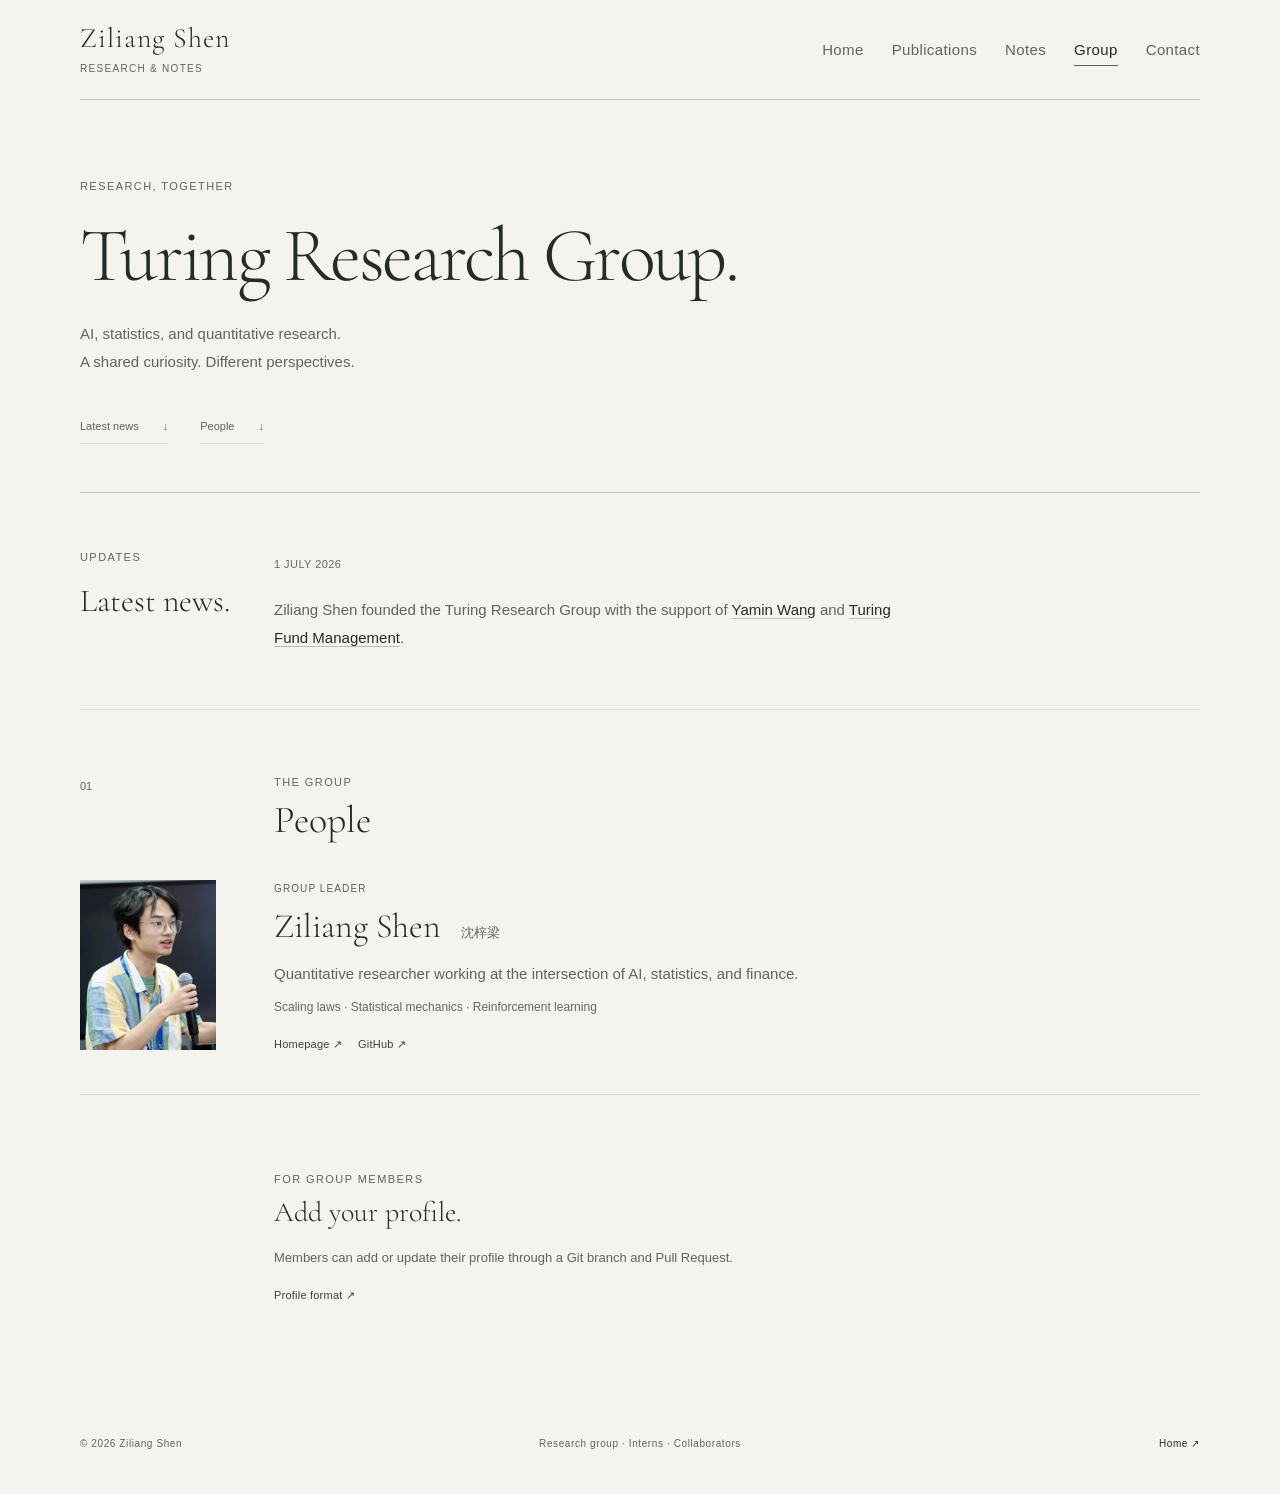
==== commit 14a919a5: "update" ====
--- a/group.html
+++ b/group.html
@@ -7,7 +7,7 @@
       name="description"
       content="Meet the interns and collaborators in Ziliang Shen's research group."
     />
-    <meta name="theme-color" content="#f5f3ee" />
+    <meta name="theme-color" content="#f5f3ed" />
     <meta property="og:type" content="website" />
     <meta property="og:site_name" content="Ziliang Shen" />
     <meta property="og:title" content="Group — Ziliang Shen" />
@@ -20,17 +20,19 @@
     <meta name="twitter:card" content="summary_large_image" />
     <link rel="canonical" href="https://pinzek.github.io/group.html" />
     <title>Group — Ziliang Shen</title>
+    <link rel="icon" href="./assets/favicon.svg" type="image/svg+xml" />
+    <link rel="preload" href="./assets/fonts/cormorant-garamond-latin-300.woff2" as="font" type="font/woff2" crossorigin />
     <link rel="stylesheet" href="style.css" />
     <link rel="stylesheet" href="mediaqueries.css" />
+    <link rel="stylesheet" href="editorial.css?v=20261021-3" />
   </head>
-  <body class="group-page">
+  <body class="group-page editorial-theme">
     <a class="skip-link" href="#main-content">Skip to main content</a>
 
     <header class="site-header">
       <nav class="site-nav shell" aria-label="Primary navigation">
         <a class="wordmark" href="./index.html" aria-label="Ziliang Shen, home">
-          <span class="wordmark-mark" aria-hidden="true">ZS</span>
-          <span class="wordmark-name">Ziliang Shen</span>
+          <span class="wordmark-name">Ziliang Shen<small>Research &amp; notes</small></span>
         </a>
 
         <button
@@ -48,6 +50,7 @@
         <ul class="nav-list" id="primary-menu">
           <li><a href="./index.html">Home</a></li>
           <li><a href="./publications.html">Publications</a></li>
+          <li><a href="./index.html#notes">Notes</a></li>
           <li><a href="./group.html" aria-current="page">Group</a></li>
           <li><a href="./index.html#contact">Contact</a></li>
         </ul>
@@ -55,11 +58,16 @@
     </header>
 
     <main id="main-content">
-      <section class="group-hero shell" aria-labelledby="group-title">
+      <section class="group-hero page-hero shell" aria-labelledby="group-title">
         <div>
-          <p class="eyebrow">Research group</p>
+          <p class="hero-kicker">Research, together</p>
           <h1 id="group-title">Turing Research Group.</h1>
+          <p class="page-intro">AI, statistics, and quantitative research.<br />A shared curiosity. Different perspectives.</p>
         </div>
+        <nav class="page-index" aria-label="Group sections">
+          <a href="#latest-news-title">Latest news <span aria-hidden="true">↓</span></a>
+          <a href="#members-title">People <span aria-hidden="true">↓</span></a>
+        </nav>
       </section>
 
       <section class="group-news shell" aria-labelledby="latest-news-title">
@@ -92,7 +100,8 @@
         <header class="group-section-heading">
           <p class="section-number" aria-hidden="true">01</p>
           <div>
-            <p class="eyebrow" id="members-title">People</p>
+            <p class="eyebrow">The group</p>
+            <h2 id="members-title">People</h2>
           </div>
         </header>
 
@@ -134,6 +143,6 @@
 
     <script src="group-members.js"></script>
     <script src="group-page.js"></script>
-    <script src="script.js"></script>
+    <script src="script.js?v=20261019-1"></script>
   </body>
 </html>
--- a/style.css
+++ b/style.css
@@ -641,9 +641,13 @@
 .status {
   display: inline-flex;
   padding: 0;
-  color: var(--muted);
-  font-size: 0.6rem;
-  letter-spacing: 0.08em;
+  color: var(--ink);
+  font-family: var(--font-serif);
+  font-size: clamp(0.95rem, 1.25vw, 1.08rem);
+  font-weight: 400;
+  letter-spacing: 0.01em;
+  line-height: 1.35;
+  text-transform: none;
 }
 
 .status-accent {
--- a/editorial.css
+++ b/editorial.css
@@ -0,0 +1,356 @@
+/* Shared editorial system. Content is visible without scripts or animation. */
+@font-face {
+  font-family: "Cormorant Garamond";
+  src: url("./assets/fonts/cormorant-garamond-latin-300.woff2") format("woff2");
+  font-style: normal;
+  font-weight: 300;
+  font-display: swap;
+}
+@font-face {
+  font-family: "Cormorant Garamond";
+  src: url("./assets/fonts/cormorant-garamond-latin-300-italic.woff2") format("woff2");
+  font-style: italic;
+  font-weight: 300;
+  font-display: swap;
+}
+
+.editorial-theme {
+  --paper: #f5f3ed;
+  --paper-deep: #eeeee7;
+  --surface: #f8f7f2;
+  --ink: #252b26;
+  --muted: #5d665f;
+  --faint: #626b63;
+  --accent: #526554;
+  --accent-dark: #334737;
+  --accent-soft: #e2e6dc;
+  --green: #526554;
+  --line: #d9dbd1;
+  --line-strong: #b9c0b4;
+  --shadow: none;
+  --font-serif: "Cormorant Garamond", "Palatino Linotype", Georgia, serif;
+  --font-sans: "Helvetica Neue", Arial, "Microsoft YaHei", sans-serif;
+  --shell: min(1120px, calc(100% - 96px));
+  color: var(--ink);
+  background: var(--paper);
+  font-family: var(--font-sans);
+  line-height: 1.8;
+}
+html { scroll-behavior: auto; scroll-padding-top: 112px; }
+.editorial-theme :focus-visible { outline: 2px solid var(--accent); outline-offset: 5px; }
+.editorial-theme strong { font-weight: 600; }
+.editorial-theme h1, .editorial-theme h2, .editorial-theme h3 { text-wrap: balance; }
+.editorial-theme p { text-wrap: pretty; }
+.editorial-theme img { filter: none; }
+
+/* A masthead, a visible contents list, and one fine rule. */
+.editorial-theme .site-header,
+.editorial-theme .site-header.is-scrolled {
+  background: var(--paper);
+  border: 0;
+  box-shadow: none;
+  backdrop-filter: none;
+}
+.editorial-theme .site-nav { min-height: 100px; border-bottom: 1px solid var(--line-strong); gap: 2rem; }
+.editorial-theme .wordmark { display: block; font-weight: 300; }
+.editorial-theme .wordmark-name { display: block; font: 300 28px/1.1 var(--font-serif); letter-spacing: 0.035em; }
+.editorial-theme .wordmark-name small { display: block; margin-top: 8px; font: 400 10px/1.4 var(--font-sans); letter-spacing: 0.13em; text-transform: uppercase; color: var(--muted); }
+.editorial-theme .nav-list { gap: 28px; }
+.editorial-theme .nav-list a { display: inline-block; padding-block: 12px; font-size: 15px; font-weight: 400; letter-spacing: 0.025em; text-transform: none; }
+.editorial-theme .nav-list a::after { bottom: 9px; }
+.editorial-theme .menu-toggle { border: 0; border-radius: 0; }
+
+/* Keep the opening text and portrait together across screen sizes. */
+.editorial-theme .hero {
+  position: relative;
+  max-width: 1040px;
+  min-height: 0;
+  padding-block: 60px 24px;
+  grid-template-columns: minmax(0, 520px) minmax(240px, 340px);
+  justify-content: center;
+  align-items: center;
+  column-gap: clamp(40px, 5vw, 80px);
+  row-gap: 32px;
+  border-bottom: 1px solid var(--line-strong);
+}
+.hero-kicker, .section-kicker, .editorial-theme .eyebrow {
+  color: var(--muted);
+  font: 400 11px/1.6 var(--font-sans);
+  letter-spacing: 0.13em;
+  text-transform: uppercase;
+}
+.hero-kicker { margin-bottom: 22px; }
+.editorial-theme .hero h1 { max-width: none; font: 300 clamp(64px, 6.2vw, 88px)/1.05 var(--font-serif); letter-spacing: -0.04em; }
+.editorial-theme .hero h1 .name-first,
+.editorial-theme .hero h1 .name-last { display: inline-block; margin: 0; color: var(--ink); font: inherit; letter-spacing: inherit; }
+.editorial-theme .hero h1 .name-last { margin-left: 0.05em; font-style: italic; }
+.editorial-theme .hero h1 .name-chinese { margin-top: 14px; color: var(--muted); font: 400 15px/1.5 "Songti SC", "SimSun", serif; letter-spacing: 0.32em; }
+.editorial-theme .hero-lede { max-width: 480px; margin-top: 24px; font: 400 17px/1.85 var(--font-sans); }
+.editorial-theme .current-role { flex-wrap: wrap; margin-top: 14px; color: var(--muted); font-size: 12px; font-weight: 400; gap: 0.45rem; }
+.editorial-theme .hero-actions { margin-top: 22px; gap: 8px 24px; }
+.editorial-theme .hero-actions .button { flex: 0 0 auto; }
+.editorial-theme .button,
+.editorial-theme .text-link {
+  min-height: 44px;
+  padding: 8px 0;
+  border: 0;
+  border-bottom: 1px solid var(--line-strong);
+  border-radius: 0;
+  gap: 16px;
+  background: transparent;
+  color: var(--ink);
+  font: 400 12px/1.6 var(--font-sans);
+  letter-spacing: 0.02em;
+  transition: color 160ms ease, border-color 160ms ease;
+}
+.editorial-theme .button:hover,
+.editorial-theme .text-link:hover { background: transparent; color: var(--accent); border-color: var(--accent); text-decoration: none; }
+.editorial-theme .social-list { gap: 20px; margin-top: 14px; }
+.editorial-theme .social-list a { padding-block: 6px; font-size: 11px; font-weight: 400; letter-spacing: 0.04em; text-transform: none; }
+.editorial-theme .hero-portrait { width: 100%; max-width: 340px; margin: 0; justify-self: start; }
+.editorial-theme .portrait-frame { aspect-ratio: 1; box-shadow: none; }
+.editorial-theme .portrait-frame picture { display: block; width: 100%; height: 100%; }
+.editorial-theme .portrait-frame img { object-position: center; }
+.editorial-theme .hero-portrait figcaption { display: block; margin-top: 18px; font: 400 11px/1.8 var(--font-sans); text-transform: none; letter-spacing: 0.02em; }
+.portrait-caption-name { display: block; color: var(--ink); }
+.portrait-caption-name span { margin-left: 0.4rem; font-size: 10px; }
+.editorial-theme .hero-portrait figcaption > span:last-child { display: block; margin-top: 3px; color: var(--muted); font-size: 10px; }
+.editorial-theme .hero-portrait figcaption b { font-weight: 400; }
+.hero-scroll { display: inline-flex; grid-column: 1 / -1; justify-self: start; align-items: center; gap: 12px; font-size: 10px; letter-spacing: 0.08em; color: var(--muted); }
+
+/* A shared editorial grid keeps labels, text, and records aligned. */
+.editorial-theme .section { padding-block: 88px; }
+.editorial-theme .section-heading { display: grid; grid-template-columns: 170px minmax(0, 1fr) auto; align-items: baseline; gap: 24px; margin-bottom: 44px; }
+.section-kicker { display: flex; gap: 18px; }
+.section-kicker span { font-variant-numeric: tabular-nums; }
+.heading-aside { color: var(--muted); font-size: 11px; letter-spacing: 0.02em; }
+.editorial-theme .section-heading h2 { margin: 0; font: 300 clamp(32px, 3vw, 40px)/1.15 var(--font-serif); letter-spacing: -0.025em; }
+.section-action { display: inline-flex; align-items: center; gap: 20px; padding-block: 8px; color: var(--muted); font-size: 11px; border-bottom: 1px solid var(--line-strong); white-space: nowrap; }
+.section-action:hover { color: var(--ink); border-color: var(--ink); }
+.editorial-theme #about { display: grid; max-width: 1040px; grid-template-columns: minmax(0, 660px) minmax(180px, 280px); justify-content: space-between; column-gap: clamp(36px, 5vw, 72px); row-gap: 26px; padding-block: 64px; }
+.editorial-theme #about .section-heading { display: block; grid-column: 1; grid-row: 1; margin: 0; }
+.editorial-theme #about .section-heading h2 { margin-top: 14px; }
+.editorial-theme .about-grid { display: contents; }
+.editorial-theme .about-portrait { grid-column: 2; grid-row: 1 / 3; align-self: center; justify-self: end; width: 100%; max-width: 280px; padding: 0; margin: 0; }
+.editorial-theme .about-portrait::before { content: none; }
+.editorial-theme .about-portrait picture { aspect-ratio: 4 / 5; }
+.editorial-theme .about-copy { grid-column: 1; grid-row: 2; color: var(--muted); font-size: 15px; line-height: 1.85; gap: 20px; }
+.editorial-theme .lead-copy { color: var(--ink); font: 400 17px/1.9 var(--font-sans); }
+.editorial-theme .hero-quote { margin-top: 4px; padding: 18px 0 0; border: 0; border-top: 1px solid var(--line); }
+.editorial-theme .hero-quote p { font: italic 300 26px/1.45 var(--font-serif); color: var(--ink); }
+.editorial-theme .hero-quote cite { margin-top: 10px; font-size: 10px; font-weight: 400; letter-spacing: 0.1em; }
+.editorial-theme .selected-research { border-top: 1px solid var(--line); }
+.editorial-theme .publication-list { border-top: 0; }
+.editorial-theme .publication { grid-template-columns: 170px minmax(0, 660px); gap: 24px; padding-block: 30px; border-bottom: 1px solid var(--line); }
+.editorial-theme .publication:first-child { padding-top: 0; }
+.editorial-theme .publication-meta { padding-top: 4px; gap: 9px; font-size: 11px; font-weight: 400; letter-spacing: 0.04em; }
+.editorial-theme .publication-meta time { font-variant-numeric: tabular-nums; }
+.editorial-theme .status { max-width: 150px; font: 400 12px/1.65 var(--font-sans); color: var(--muted); }
+.editorial-theme .authors { font-size: 13px; line-height: 1.9; }
+.editorial-theme .publication h3 { margin-top: 9px; max-width: 660px; font: 300 29px/1.2 var(--font-serif); letter-spacing: -0.015em; text-wrap: pretty; }
+.editorial-theme .publication-links { margin-top: 16px; gap: 24px; }
+.editorial-theme .publication-links a { display: inline-flex; align-items: center; min-height: 32px; gap: 14px; color: var(--ink); font-size: 11px; font-weight: 400; letter-spacing: 0.02em; text-transform: none; border-bottom: 1px solid var(--line-strong); }
+.editorial-theme #notes { background: var(--paper-deep); border: 0; }
+.editorial-theme .notes-grid { display: block; border-top: 0; }
+.editorial-theme .note-card { display: grid; grid-template-columns: 170px minmax(0, 660px); column-gap: 24px; min-height: 0; padding: 30px 0; border: 0; border-bottom: 1px solid var(--line-strong); background: transparent; }
+.editorial-theme .note-card:first-child { padding-top: 0; }
+.editorial-theme .note-card:last-child { border-bottom: 0; padding-bottom: 0; }
+.editorial-theme .note-meta { grid-column: 1; grid-row: 1 / 4; flex-direction: column; align-items: start; justify-content: flex-start; gap: 9px; padding-top: 5px; font-size: 10px; font-weight: 400; letter-spacing: 0.09em; }
+.editorial-theme .note-meta time { order: -1; font-size: 11px; font-variant-numeric: tabular-nums; }
+.editorial-theme .note-card h3 { grid-column: 2; max-width: 660px; margin: 0; font: 300 34px/1.2 var(--font-serif); letter-spacing: -0.02em; }
+.editorial-theme .note-card > p { grid-column: 2; margin-top: 10px; font-size: 12px; }
+.editorial-theme .note-links { grid-column: 2; margin-top: 20px; gap: 8px 20px; }
+.editorial-theme .note-links a { display: inline-flex; align-items: center; min-height: 32px; padding: 2px 0; border: 0; border-bottom: 1px solid var(--line-strong); border-radius: 0; font-size: 11px; font-weight: 400; color: var(--ink); background: transparent; }
+.editorial-theme .note-links a:hover { border-color: var(--ink); background: transparent; }
+.editorial-theme .about-experience { margin: 0; padding: 0; border: 0; }
+.editorial-theme .experience-layout { grid-template-columns: minmax(0, 1.6fr) minmax(220px, 0.7fr); gap: 70px; }
+.editorial-theme .timeline { border-top: 0; }
+.editorial-theme .timeline-item { grid-template-columns: 170px minmax(0, 1fr); gap: 24px; padding-block: 24px; }
+.editorial-theme .timeline-item:first-child { padding-top: 0; }
+.editorial-theme .timeline-date { flex-direction: column; color: var(--muted); font-size: 11px; font-weight: 400; letter-spacing: 0.025em; gap: 4px; font-variant-numeric: tabular-nums; }
+.editorial-theme .timeline-date > * + *::before { content: none; }
+.editorial-theme .timeline-label { color: var(--muted); font-size: 10px; font-weight: 400; letter-spacing: 0.05em; line-height: 1.8; }
+.editorial-theme .timeline-item h3 { margin-top: 10px; font: 300 24px/1.3 var(--font-serif); text-wrap: pretty; }
+.editorial-theme .credentials { display: block; padding: 0 0 0 32px; border: 0; border-left: 1px solid var(--line); background: transparent; }
+.editorial-theme .credential h3 { font: 300 24px/1.3 var(--font-serif); }
+.editorial-theme .credential p { font-size: 12px; line-height: 1.85; }
+.editorial-theme .credential-block + .credential-block { margin-top: 32px; padding: 28px 0 0; border-left: 0; border-top: 1px solid var(--line); }
+.editorial-theme .tag-list { margin-top: 18px; gap: 8px 14px; }
+.editorial-theme .tag-list li { padding: 0; border: 0; font-size: 11px; font-weight: 400; }
+.editorial-theme .tag-list li:not(:last-child)::after { content: "/"; margin-left: 14px; color: var(--line-strong); }
+.editorial-theme #contact { border-top: 1px solid var(--line); }
+.editorial-theme .contact-grid { grid-template-columns: 1fr 1fr; align-items: start; gap: 80px; }
+.editorial-theme .contact-copy { gap: 30px; padding-left: 194px; }
+.editorial-theme .contact-note { font: 400 15px/1.9 var(--font-sans); }
+.editorial-theme .contact-email { padding-block: 18px; border-top: 0; }
+.editorial-theme .contact-email > span:first-child { font-size: 10px; font-weight: 400; }
+.editorial-theme .contact-email strong { font: 300 30px/1.3 var(--font-serif); }
+.editorial-theme .photo-card { margin-top: 4px; max-width: 360px; background: transparent; box-shadow: none; }
+.editorial-theme .photo-card picture { aspect-ratio: 3 / 2; }
+.editorial-theme .photo-card img, .editorial-theme .photo-card a:hover img { filter: none; }
+.editorial-theme .photo-card figcaption { padding: 12px 0 0; font-size: 10px; font-weight: 400; text-transform: none; }
+.editorial-theme .reading-strip { padding-block: 54px; background: var(--paper-deep); border: 0; }
+.editorial-theme .reading-layout { grid-template-columns: 170px minmax(0, 1fr); gap: 24px; align-items: start; }
+.editorial-theme .reading-layout h2 { margin: 0; font: 300 30px/1.1 var(--font-serif); }
+.editorial-theme .reading-links { gap: 0; }
+.editorial-theme .reading-links a { grid-template-columns: minmax(0, 1fr) auto; padding: 15px 0; }
+.editorial-theme .reading-links span { font: 300 24px/1.35 var(--font-serif); }
+.editorial-theme .reading-links small { display: block; grid-column: 1; font-size: 10px; font-weight: 400; letter-spacing: 0.03em; text-transform: none; }
+.editorial-theme .reading-links b { grid-column: 2; grid-row: 1 / 3; }
+.editorial-theme .site-footer { background: var(--paper); border: 0; }
+.editorial-theme .footer-layout { min-height: 100px; padding-block: 24px; font-size: 10px; font-weight: 400; letter-spacing: 0.06em; text-transform: none; }
+
+/* Archive and group pages use the same margins, reading measure, and metadata. */
+.editorial-theme .page-hero { position: relative; min-height: 0; padding-block: 78px 48px; border-bottom: 1px solid var(--line-strong); }
+.editorial-theme .page-hero h1 { max-width: 780px; margin: 0; font: 300 clamp(56px, 6vw, 80px)/1.05 var(--font-serif); letter-spacing: -0.035em; }
+.editorial-theme .page-hero .hero-kicker { margin-bottom: 20px; }
+.page-intro { max-width: 660px; margin-top: 24px; color: var(--muted); font-size: 15px; line-height: 1.85; }
+.page-index { display: flex; flex-wrap: wrap; gap: 16px 32px; margin-top: 36px; }
+.page-index a { display: inline-flex; min-height: 32px; align-items: center; gap: 24px; color: var(--muted); font-size: 11px; border-bottom: 1px solid var(--line); }
+.page-index a:hover { color: var(--ink); border-color: var(--ink); }
+.editorial-theme .publications-main { padding-block: 56px 90px; }
+.editorial-theme .group-heading { margin-bottom: 32px; }
+.editorial-theme .group-heading h2 { font: 300 34px/1.2 var(--font-serif); }
+.editorial-theme .publication-group + .publication-group { margin-top: 72px; }
+.editorial-theme .group-news { grid-template-columns: 170px minmax(0, 660px); gap: 24px; padding-block: 56px; }
+.editorial-theme .group-news h2 { margin-top: 16px; font: 300 32px/1.2 var(--font-serif); }
+.editorial-theme .news-list { margin: 0; padding: 0; border: 0; list-style: none; }
+.editorial-theme .news-item { display: block; padding: 0; border: 0; }
+.editorial-theme .news-item time { font-size: 11px; font-weight: 400; letter-spacing: 0.04em; }
+.editorial-theme .news-item p { margin-top: 18px; font-size: 15px; line-height: 1.9; }
+.editorial-theme .group-members-section { padding-block: 64px 88px; }
+.editorial-theme .group-section-heading { grid-template-columns: 170px 1fr; gap: 24px; margin-bottom: 36px; }
+.editorial-theme .section-number { font: 400 11px/1.6 var(--font-sans); color: var(--muted); }
+.editorial-theme .group-section-heading h2 { font: 300 38px/1.2 var(--font-serif); }
+.editorial-theme .member-grid { display: block; border-top: 0; }
+.editorial-theme .member-card { grid-template-columns: 170px minmax(0, 660px); gap: 24px; padding-block: 0 40px; }
+.editorial-theme .member-card + .member-card { padding-top: 40px; }
+.editorial-theme .member-media { width: 136px; }
+.editorial-theme .member-role { font-size: 10px; font-weight: 400; }
+.editorial-theme .member-name { margin-top: 9px; font: 300 34px/1.2 var(--font-serif); gap: 20px; }
+.editorial-theme .member-name span { font-size: 13px; }
+.editorial-theme .member-bio { max-width: 620px; font-size: 15px; line-height: 1.85; }
+.editorial-theme .member-interests { font-size: 12px; }
+.editorial-theme .member-links a, .editorial-theme .contribution-links a { font-size: 11px; font-weight: 400; letter-spacing: 0.02em; text-transform: none; }
+.editorial-theme .contribution-note { margin-top: 48px; padding: 28px 0 0 194px; grid-template-columns: 1fr; gap: 16px; border: 0; background: transparent; }
+.editorial-theme .contribution-note h2 { font: 300 28px/1.2 var(--font-serif); }
+.editorial-theme .contribution-note > p { max-width: 620px; font-size: 13px; line-height: 1.85; }
+.editorial-theme .contribution-links { grid-column: auto; }
+
+@media (max-width: 1000px) {
+  .editorial-theme { --shell: calc(100% - 64px); }
+  .editorial-theme .nav-list { gap: 20px; }
+  .editorial-theme .hero { grid-template-columns: minmax(0, 1fr) minmax(220px, 30vw); column-gap: 40px; }
+  .editorial-theme .experience-layout { gap: 36px; grid-template-columns: minmax(0, 1fr) 230px; }
+  .editorial-theme .timeline-item { grid-template-columns: 100px minmax(0, 1fr); gap: 20px; }
+  .editorial-theme .contact-copy { padding-left: 0; }
+  .editorial-theme .contact-grid { gap: 48px; }
+}
+@media (max-width: 900px) {
+  .editorial-theme #about { grid-template-columns: minmax(0, 1fr) 120px; column-gap: 32px; row-gap: 28px; }
+  .editorial-theme #about .section-heading { align-self: center; }
+  .editorial-theme .about-portrait { grid-row: 1; width: 120px; }
+  .editorial-theme .about-copy { grid-column: 1 / -1; }
+}
+@media (max-width: 760px) {
+  .editorial-theme { --shell: calc(100% - 40px); }
+  html { scroll-padding-top: 92px; }
+  .editorial-theme .site-nav { min-height: 80px; gap: 16px; }
+  .editorial-theme .wordmark-name { font-size: 24px; }
+  .editorial-theme .wordmark-name small { margin-top: 5px; font-size: 9px; }
+  .editorial-theme .nav-list { gap: 0; }
+  .js .editorial-theme .nav-list { visibility: hidden; justify-content: stretch; padding: 20px; background: var(--paper); box-shadow: none; border-color: var(--line-strong); transform: none; transition: opacity 160ms ease, visibility 160ms ease; }
+  .js .editorial-theme .nav-list.is-open { visibility: visible; }
+  .js .editorial-theme .nav-list a { padding-block: 12px; font-size: 15px; font-weight: 400; }
+  .js .editorial-theme .nav-list a::after { content: none; }
+  html:not(.js) .editorial-theme .site-nav { flex-wrap: wrap; padding-block: 18px; }
+  html:not(.js) .editorial-theme .nav-list { flex-basis: 100%; justify-content: flex-start; gap: 6px 20px; padding: 0; }
+  .editorial-theme .hero { padding-block: 40px 24px; grid-template-columns: minmax(0, 1fr) 180px; gap: 28px; }
+  .hero-kicker { font-size: 10px; letter-spacing: 0.08em; }
+  .editorial-theme .hero h1 { font-size: clamp(48px, 8vw, 60px); }
+  .editorial-theme .hero-lede { font-size: 15px; line-height: 1.85; }
+  .editorial-theme .hero-portrait { margin: 0; width: 100%; }
+  .editorial-theme .current-role { display: block; font-size: 11px; }
+  .editorial-theme .current-role span { display: inline; margin-inline: 4px; }
+  .editorial-theme .hero-actions { gap: 4px 20px; }
+  .editorial-theme .hero-actions .text-link { flex-basis: auto; }
+  .editorial-theme .section { padding-block: 56px; }
+  .editorial-theme .section-heading { grid-template-columns: 1fr auto; gap: 12px 20px; margin-bottom: 32px; }
+  .section-kicker { grid-column: 1 / -1; font-size: 10px; }
+  .heading-aside { grid-column: 1 / -1; }
+  .editorial-theme .section-heading h2 { font-size: 34px; }
+  .section-action { grid-column: 1 / -1; width: fit-content; }
+  .editorial-theme #about { padding-block: 48px; }
+  .editorial-theme .about-copy { font-size: 14px; }
+  .editorial-theme .lead-copy { font-size: 15px; }
+  .editorial-theme .publication, .editorial-theme .note-card { grid-template-columns: 112px minmax(0, 1fr); gap: 16px 24px; }
+  .editorial-theme .publication-meta { flex-direction: column; align-items: start; justify-content: start; }
+  .editorial-theme .publication h3 { font-size: 27px; }
+  .editorial-theme .note-card h3 { font-size: 29px; }
+  .editorial-theme .experience-layout { grid-template-columns: 1fr; gap: 40px; }
+  .editorial-theme .credentials { display: grid; grid-template-columns: 1fr 1fr; gap: 28px; padding: 0; border: 0; }
+  .editorial-theme .credential-block + .credential-block { margin: 0; padding: 0 0 0 28px; border-top: 0; border-left: 1px solid var(--line); }
+  .editorial-theme .contact-grid { grid-template-columns: 1fr 1fr; gap: 28px; }
+  .editorial-theme .contact-email strong { font-size: 27px; }
+  .editorial-theme .reading-layout { grid-template-columns: 112px minmax(0, 1fr); gap: 24px; }
+  .editorial-theme .footer-layout { min-height: 110px; gap: 16px; font-size: 10px; }
+  .editorial-theme .page-hero { padding-block: 48px 36px; }
+  .editorial-theme .page-hero h1 { font-size: 56px; }
+  .editorial-theme .page-intro { font-size: 14px; }
+  .editorial-theme .publications-main { padding-block: 40px 60px; }
+  .editorial-theme .group-heading h2 { font-size: 30px; }
+  .editorial-theme .group-news { grid-template-columns: 1fr; gap: 28px; padding-block: 40px; }
+  .editorial-theme .group-news h2 { margin-top: 8px; }
+  .editorial-theme .group-section-heading { grid-template-columns: 40px 1fr; }
+  .editorial-theme .member-card { grid-template-columns: 112px minmax(0, 1fr); }
+  .editorial-theme .member-media { width: 100%; }
+  .editorial-theme .member-name { font-size: 30px; gap: 10px; }
+  .editorial-theme .member-bio { font-size: 14px; }
+  .editorial-theme .contribution-note { padding-left: 0; }
+}
+@media (max-width: 520px) {
+  .editorial-theme .hero { grid-template-columns: 1fr; gap: 28px; }
+  .editorial-theme .hero h1 { font-size: clamp(46px, 12vw, 62px); }
+  .editorial-theme .hero-copy { max-width: none; }
+  .editorial-theme .hero-portrait { width: 65%; max-width: 240px; margin: 0 0 12px; justify-self: end; }
+  .editorial-theme .hero-kicker { max-width: 250px; }
+  .editorial-theme #about { grid-template-columns: minmax(0, 1fr) 88px; column-gap: 24px; row-gap: 26px; }
+  .editorial-theme .about-portrait { width: 88px; }
+  .editorial-theme .about-copy { max-width: 660px; }
+  .editorial-theme .hero-quote p { font-size: 25px; }
+  .editorial-theme .publication, .editorial-theme .note-card { grid-template-columns: 1fr; }
+  .editorial-theme .publication-meta { flex-direction: row; flex-wrap: wrap; align-items: baseline; gap: 20px; }
+  .editorial-theme .publication-meta .status { max-width: none; }
+  .editorial-theme .note-meta { grid-column: 1; grid-row: auto; flex-direction: row; justify-content: space-between; padding: 0; }
+  .editorial-theme .note-card h3, .editorial-theme .note-card > p, .editorial-theme .note-links { grid-column: 1; }
+  .editorial-theme .note-card > p { margin-top: 0; }
+  .editorial-theme .note-links { margin-top: 4px; }
+  .editorial-theme .timeline-item { grid-template-columns: 80px minmax(0, 1fr); gap: 16px; }
+  .editorial-theme .timeline-item h3 { font-size: 23px; }
+  .editorial-theme .credentials { grid-template-columns: 1fr; }
+  .editorial-theme .credential-block + .credential-block { padding: 28px 0 0; border-left: 0; border-top: 1px solid var(--line); }
+  .editorial-theme .contact-grid { grid-template-columns: 1fr; gap: 36px; }
+  .editorial-theme .photo-card { width: 82%; justify-self: end; }
+  .editorial-theme .reading-layout { grid-template-columns: 1fr; gap: 28px; }
+  .editorial-theme .reading-layout h2 br { display: none; }
+  .editorial-theme .reading-links a { align-items: start; }
+  .editorial-theme .page-hero h1 { font-size: clamp(42px, 11vw, 56px); }
+  .editorial-theme .page-index { gap: 12px 24px; margin-top: 28px; }
+  .editorial-theme .page-index a { gap: 12px; }
+  .editorial-theme .member-card { grid-template-columns: 80px minmax(0, 1fr); gap: 20px; }
+  .editorial-theme .member-name { font-size: 27px; }
+  .editorial-theme .member-bio { font-size: 13px; }
+  .editorial-theme .footer-layout { grid-template-columns: 1fr auto; }
+  .editorial-theme .footer-layout p:nth-child(2) { grid-column: 1; text-align: left; }
+  .editorial-theme .footer-layout a { grid-column: 2; grid-row: 1; }
+}
+@media (prefers-reduced-motion: reduce) {
+  .editorial-theme *, .editorial-theme *::before, .editorial-theme *::after { transition: none !important; }
+}
+@media print {
+  .editorial-theme { --paper: white; --shell: 100%; font-size: 11pt; }
+  .editorial-theme .site-header { position: static; }
+  .editorial-theme .menu-toggle, .editorial-theme .nav-list, .hero-scroll { display: none !important; }
+  .editorial-theme .hero, .editorial-theme .section, .editorial-theme .page-hero { padding-block: 24px; min-height: 0; }
+  .editorial-theme .publication, .editorial-theme .note-card, .editorial-theme .member-card { break-inside: avoid; }
+}
